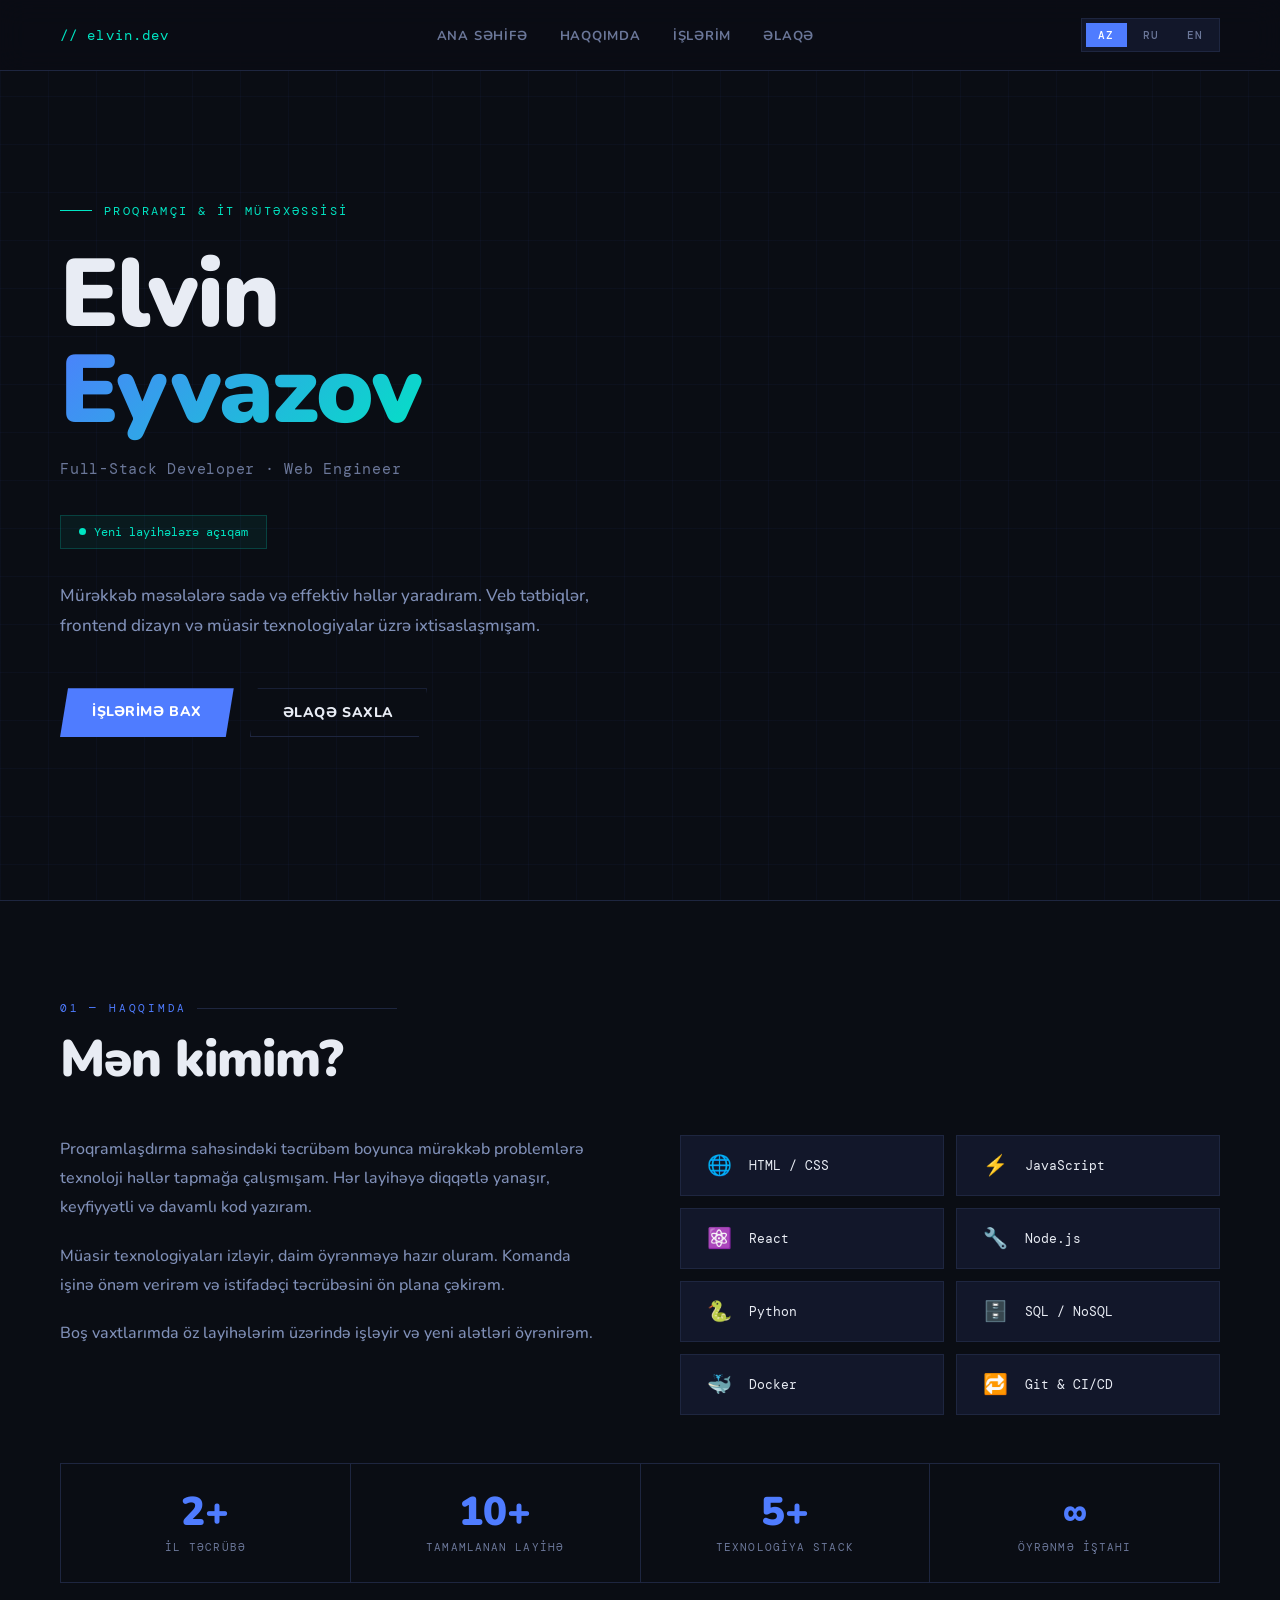
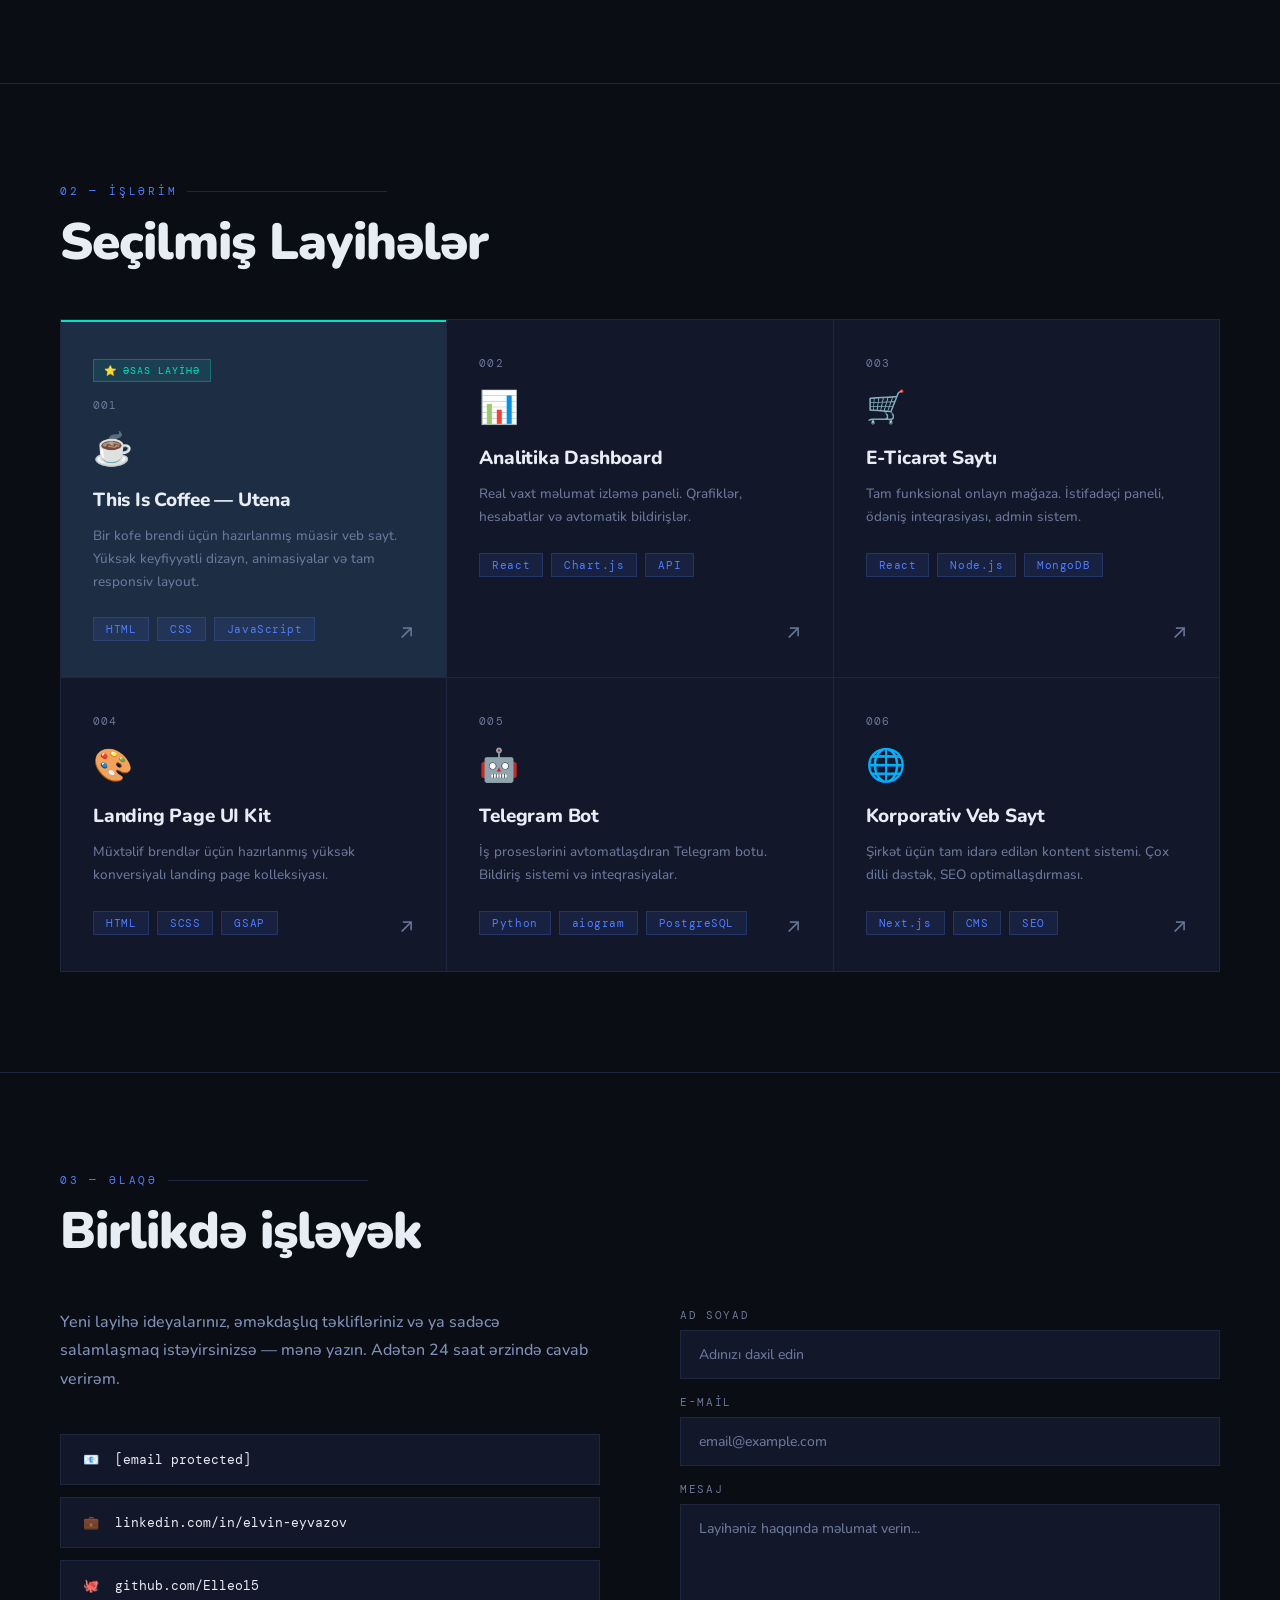
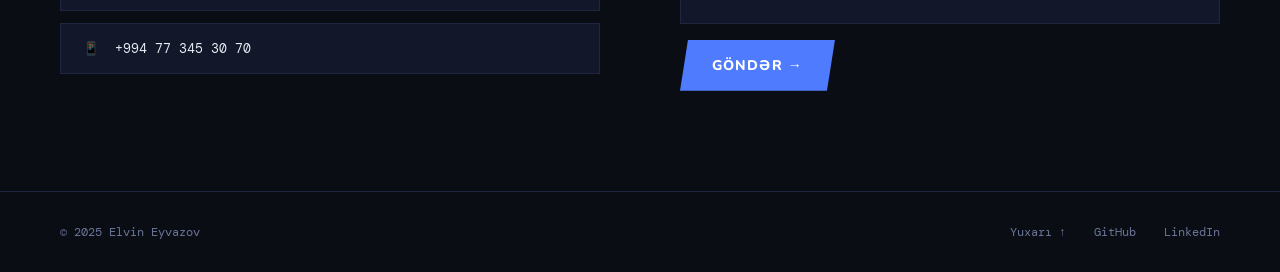
==== portfolio.html @ 6e19049d "Add files via upload" ====
<!DOCTYPE html>
<html lang="az">
<head>
<meta charset="UTF-8">
<meta name="viewport" content="width=device-width, initial-scale=1.0">
<title>Elvin Eyvazov — Portfolio</title>
<link href="https://fonts.googleapis.com/css2?family=DM+Mono:wght@300;400;500&family=Nunito:wght@400;500;600;700;800;900&family=Inter:wght@400;500;600;700&display=swap" rel="stylesheet">
<style>
  :root {
    --bg: #0a0d14;
    --surface: #111520;
    --surface2: #171c2d;
    --border: #1e2640;
    --accent: #4f7cff;
    --accent2: #00e5c3;
    --text: #e8ecf4;
    --muted: #6b7799;
    --card-bg: #12172a;
  }

  * { margin: 0; padding: 0; box-sizing: border-box; }
  html { scroll-behavior: smooth; }

  body {
    background: var(--bg);
    color: var(--text);
    font-family: 'Nunito', 'Inter', sans-serif;
    overflow-x: hidden;
  }

  body::before {
    content: '';
    position: fixed;
    inset: 0;
    background-image:
      linear-gradient(rgba(79,124,255,0.04) 1px, transparent 1px),
      linear-gradient(90deg, rgba(79,124,255,0.04) 1px, transparent 1px);
    background-size: 48px 48px;
    pointer-events: none;
    z-index: 0;
  }

  /* NAV */
  nav {
    position: fixed;
    top: 0; left: 0; right: 0;
    z-index: 100;
    display: flex;
    align-items: center;
    justify-content: space-between;
    padding: 18px 60px;
    background: rgba(10,13,20,0.9);
    backdrop-filter: blur(14px);
    border-bottom: 1px solid var(--border);
    gap: 20px;
  }

  .logo {
    font-family: 'DM Mono', monospace;
    font-size: 14px;
    color: var(--accent2);
    letter-spacing: 0.08em;
    white-space: nowrap;
  }

  .nav-links { display: flex; gap: 32px; list-style: none; }
  .nav-links a {
    color: var(--muted);
    text-decoration: none;
    font-size: 13px;
    font-weight: 700;
    letter-spacing: 0.06em;
    text-transform: uppercase;
    transition: color 0.2s;
    font-family: 'Nunito', sans-serif;
  }
  .nav-links a:hover { color: var(--text); }

  .lang-switcher {
    display: flex;
    gap: 4px;
    background: var(--card-bg);
    border: 1px solid var(--border);
    padding: 4px;
  }
  .lang-btn {
    padding: 5px 12px;
    font-family: 'DM Mono', monospace;
    font-size: 11px;
    font-weight: 500;
    letter-spacing: 0.1em;
    cursor: pointer;
    border: none;
    background: transparent;
    color: var(--muted);
    transition: all 0.2s;
    text-transform: uppercase;
  }
  .lang-btn.active { background: var(--accent); color: #fff; }
  .lang-btn:hover:not(.active) { color: var(--text); }

  section { position: relative; z-index: 1; }

  /* HERO */
  #hero {
    min-height: 100vh;
    display: flex;
    align-items: center;
    padding: 120px 60px 80px;
  }
  .hero-inner { max-width: 900px; }

  .hero-tag {
    font-family: 'DM Mono', monospace;
    font-size: 12px;
    color: var(--accent2);
    letter-spacing: 0.2em;
    text-transform: uppercase;
    margin-bottom: 28px;
    display: flex;
    align-items: center;
    gap: 12px;
  }
  .hero-tag::before { content: ''; width: 32px; height: 1px; background: var(--accent2); }

  .hero-name {
    font-size: clamp(52px, 8vw, 96px);
    font-weight: 900;
    line-height: 1.0;
    letter-spacing: -0.02em;
    margin-bottom: 20px;
    font-family: 'Nunito', sans-serif;
  }
  .hero-name span {
    background: linear-gradient(135deg, var(--accent), var(--accent2));
    -webkit-background-clip: text;
    -webkit-text-fill-color: transparent;
    background-clip: text;
  }

  .hero-role {
    font-family: 'DM Mono', monospace;
    font-size: 15px;
    color: var(--muted);
    margin-bottom: 36px;
    letter-spacing: 0.05em;
  }

  .status-badge {
    display: inline-flex;
    align-items: center;
    gap: 8px;
    padding: 8px 18px;
    background: rgba(0,229,195,0.06);
    border: 1px solid rgba(0,229,195,0.2);
    font-family: 'DM Mono', monospace;
    font-size: 12px;
    color: var(--accent2);
    margin-bottom: 32px;
  }
  .status-dot { width: 7px; height: 7px; border-radius: 50%; background: var(--accent2); animation: pulse 2s infinite; }
  @keyframes pulse { 0%,100%{opacity:1} 50%{opacity:0.3} }

  .hero-desc {
    font-size: 17px;
    color: #8090b8;
    line-height: 1.75;
    max-width: 560px;
    margin-bottom: 48px;
    font-weight: 500;
  }

  .hero-btns { display: flex; gap: 16px; flex-wrap: wrap; }

  .btn {
    padding: 14px 32px;
    font-family: 'Nunito', sans-serif;
    font-size: 14px;
    font-weight: 800;
    letter-spacing: 0.04em;
    text-transform: uppercase;
    cursor: pointer;
    border: none;
    text-decoration: none;
    transition: all 0.25s;
    display: inline-block;
  }
  .btn-primary { background: var(--accent); color: #fff; clip-path: polygon(8px 0%, 100% 0%, calc(100% - 8px) 100%, 0% 100%); }
  .btn-primary:hover { background: #6b8fff; transform: translateY(-2px); }
  .btn-outline { background: transparent; color: var(--text); border: 1px solid var(--border); clip-path: polygon(8px 0%, 100% 0%, calc(100% - 8px) 100%, 0% 100%); }
  .btn-outline:hover { border-color: var(--accent); color: var(--accent); transform: translateY(-2px); }

  /* ABOUT */
  #about { padding: 100px 60px; border-top: 1px solid var(--border); }

  .section-label {
    font-family: 'DM Mono', monospace;
    font-size: 11px;
    color: var(--accent);
    letter-spacing: 0.25em;
    text-transform: uppercase;
    margin-bottom: 16px;
    display: flex;
    align-items: center;
    gap: 10px;
  }
  .section-label::after { content: ''; flex: 1; height: 1px; background: var(--border); max-width: 200px; }

  .section-title {
    font-size: clamp(32px, 4vw, 52px);
    font-weight: 900;
    letter-spacing: -0.02em;
    margin-bottom: 48px;
    line-height: 1.1;
    font-family: 'Nunito', sans-serif;
  }

  .about-grid { display: grid; grid-template-columns: 1fr 1fr; gap: 80px; align-items: start; }

  .about-text p { color: #8090b8; font-size: 16px; line-height: 1.8; margin-bottom: 20px; font-weight: 500; }

  .skills-grid { display: grid; grid-template-columns: 1fr 1fr; gap: 12px; }
  .skill-item {
    background: var(--card-bg); border: 1px solid var(--border);
    padding: 16px 20px; display: flex; align-items: center; gap: 12px;
    transition: border-color 0.2s, transform 0.2s;
  }
  .skill-item:hover { border-color: var(--accent); transform: translateY(-2px); }
  .skill-icon { font-size: 20px; width: 36px; text-align: center; }
  .skill-name { font-family: 'DM Mono', monospace; font-size: 13px; color: var(--text); }

  .stats-row { display: flex; margin-top: 48px; border: 1px solid var(--border); overflow: hidden; }
  .stat { flex: 1; padding: 28px 24px; border-right: 1px solid var(--border); text-align: center; }
  .stat:last-child { border-right: none; }
  .stat-num { font-size: 40px; font-weight: 900; color: var(--accent); line-height: 1; margin-bottom: 8px; font-family: 'Nunito', sans-serif; }
  .stat-label { font-family: 'DM Mono', monospace; font-size: 11px; color: var(--muted); letter-spacing: 0.1em; text-transform: uppercase; }

  /* PORTFOLIO */
  #portfolio { padding: 100px 60px; border-top: 1px solid var(--border); }

  .projects-grid {
    display: grid; grid-template-columns: repeat(3, 1fr);
    gap: 1px; background: var(--border); border: 1px solid var(--border); margin-top: 12px;
  }

  .project-card {
    background: var(--card-bg); padding: 36px 32px; position: relative;
    overflow: hidden; transition: background 0.2s; text-decoration: none; color: inherit; display: block;
  }
  .project-card:hover { background: var(--surface2); }
  .project-card::before {
    content: ''; position: absolute; top: 0; left: 0; right: 0; height: 2px;
    background: linear-gradient(90deg, var(--accent), var(--accent2));
    transform: scaleX(0); transform-origin: left; transition: transform 0.3s;
  }
  .project-card:hover::before { transform: scaleX(1); }

  .project-card.featured { border-top: 2px solid var(--accent2); background: rgba(0,229,195,0.03); }
  .featured-badge {
    display: inline-flex; align-items: center; gap: 6px; padding: 4px 10px;
    background: rgba(0,229,195,0.1); border: 1px solid rgba(0,229,195,0.3);
    font-family: 'DM Mono', monospace; font-size: 10px; color: var(--accent2);
    letter-spacing: 0.1em; text-transform: uppercase; margin-bottom: 16px;
  }

  .project-num { font-family: 'DM Mono', monospace; font-size: 11px; color: var(--muted); margin-bottom: 16px; letter-spacing: 0.1em; }
  .project-icon { font-size: 32px; margin-bottom: 16px; display: block; }
  .project-title { font-size: 19px; font-weight: 800; margin-bottom: 12px; letter-spacing: -0.01em; font-family: 'Nunito', sans-serif; }
  .project-desc { color: var(--muted); font-size: 13.5px; line-height: 1.7; margin-bottom: 24px; font-weight: 500; }
  .project-tags { display: flex; gap: 8px; flex-wrap: wrap; }
  .tag { padding: 4px 12px; background: rgba(79,124,255,0.1); border: 1px solid rgba(79,124,255,0.2); font-family: 'DM Mono', monospace; font-size: 11px; color: var(--accent); letter-spacing: 0.05em; }
  .project-arrow { position: absolute; bottom: 32px; right: 32px; color: var(--muted); font-size: 20px; transition: color 0.2s, transform 0.2s; }
  .project-card:hover .project-arrow { color: var(--accent); transform: translate(4px,-4px); }

  /* CONTACT */
  #contact { padding: 100px 60px; border-top: 1px solid var(--border); }
  .contact-grid { display: grid; grid-template-columns: 1fr 1fr; gap: 80px; align-items: start; margin-top: 12px; }
  .contact-info p { color: #8090b8; font-size: 16px; line-height: 1.8; margin-bottom: 40px; font-weight: 500; }
  .contact-links { display: flex; flex-direction: column; gap: 12px; }
  .contact-link {
    display: flex; align-items: center; gap: 16px; padding: 16px 22px;
    background: var(--card-bg); border: 1px solid var(--border); text-decoration: none;
    color: var(--text); transition: all 0.2s; font-family: 'DM Mono', monospace; font-size: 13px;
  }
  .contact-link:hover { border-color: var(--accent); color: var(--accent); transform: translateX(6px); }

  .contact-form { display: flex; flex-direction: column; gap: 16px; }
  .form-group { display: flex; flex-direction: column; gap: 8px; }
  .form-label { font-family: 'DM Mono', monospace; font-size: 11px; color: var(--muted); letter-spacing: 0.15em; text-transform: uppercase; }
  .form-input {
    background: var(--card-bg); border: 1px solid var(--border); color: var(--text);
    padding: 14px 18px; font-family: 'Nunito', sans-serif; font-size: 14px; font-weight: 500;
    outline: none; transition: border-color 0.2s; resize: none;
  }
  .form-input:focus { border-color: var(--accent); }
  .form-input::placeholder { color: var(--muted); }
  textarea.form-input { height: 120px; }
  .form-btn {
    background: var(--accent); color: #fff; padding: 16px 32px;
    font-family: 'Nunito', sans-serif; font-size: 14px; font-weight: 800;
    letter-spacing: 0.08em; text-transform: uppercase; border: none; cursor: pointer;
    transition: background 0.2s, transform 0.2s;
    clip-path: polygon(8px 0%, 100% 0%, calc(100% - 8px) 100%, 0% 100%);
    align-self: flex-start;
  }
  .form-btn:hover { background: #6b8fff; transform: translateY(-2px); }

  /* FOOTER */
  footer {
    border-top: 1px solid var(--border); padding: 32px 60px;
    display: flex; align-items: center; justify-content: space-between; position: relative; z-index: 1;
  }
  footer p { font-family: 'DM Mono', monospace; font-size: 12px; color: var(--muted); }
  .footer-links { display: flex; gap: 28px; }
  .footer-links a { font-family: 'DM Mono', monospace; font-size: 12px; color: var(--muted); text-decoration: none; transition: color 0.2s; }
  .footer-links a:hover { color: var(--accent2); }

  /* ANIMATIONS */
  .fade-in { opacity: 0; transform: translateY(30px); transition: opacity 0.7s, transform 0.7s; }
  .fade-in.visible { opacity: 1; transform: translateY(0); }

  @keyframes slideIn { from{opacity:0;transform:translateY(40px)} to{opacity:1;transform:translateY(0)} }
  .hero-tag     { animation: slideIn 0.6s 0.0s ease both; }
  .hero-name    { animation: slideIn 0.6s 0.1s ease both; }
  .hero-role    { animation: slideIn 0.6s 0.2s ease both; }
  .status-badge { animation: slideIn 0.6s 0.3s ease both; }
  .hero-desc    { animation: slideIn 0.6s 0.35s ease both; }
  .hero-btns    { animation: slideIn 0.6s 0.45s ease both; }

  /* RESPONSIVE */
  @media (max-width: 900px) {
    nav { padding: 16px 20px; }
    .nav-links { display: none; }
    #hero, #about, #portfolio, #contact { padding-left: 24px; padding-right: 24px; }
    .about-grid, .contact-grid { grid-template-columns: 1fr; gap: 40px; }
    .projects-grid { grid-template-columns: 1fr; }
    footer { flex-direction: column; gap: 16px; text-align: center; padding: 24px; }
    .stats-row { flex-wrap: wrap; }
    .stat { min-width: 50%; }
  }
</style>
</head>
<body>

<nav>
  <div class="logo">// elvin.dev</div>
  <ul class="nav-links">
    <li><a href="#hero" data-i18n="nav_home">Ana Səhifə</a></li>
    <li><a href="#about" data-i18n="nav_about">Haqqımda</a></li>
    <li><a href="#portfolio" data-i18n="nav_portfolio">İşlərim</a></li>
    <li><a href="#contact" data-i18n="nav_contact">Əlaqə</a></li>
  </ul>
  <div class="lang-switcher">
    <button class="lang-btn active" onclick="setLang('az')">AZ</button>
    <button class="lang-btn" onclick="setLang('ru')">RU</button>
    <button class="lang-btn" onclick="setLang('en')">EN</button>
  </div>
</nav>

<section id="hero">
  <div class="hero-inner">
    <div class="hero-tag" data-i18n="hero_tag">Proqramçı &amp; İT Mütəxəssisi</div>
    <h1 class="hero-name">Elvin<br><span>Eyvazov</span></h1>
    <p class="hero-role">Full-Stack Developer · Web Engineer</p>
    <div class="status-badge">
      <span class="status-dot"></span>
      <span data-i18n="hero_status">Yeni layihələrə açıqam</span>
    </div>
    <p class="hero-desc" data-i18n="hero_desc">
      Mürəkkəb məsələlərə sadə və effektiv həllər yaradıram.
      Veb tətbiqlər, frontend dizayn və müasir texnologiyalar üzrə ixtisaslaşmışam.
    </p>
    <div class="hero-btns">
      <a href="#portfolio" class="btn btn-primary" data-i18n="hero_btn1">İşlərimə bax</a>
      <a href="#contact" class="btn btn-outline" data-i18n="hero_btn2">Əlaqə saxla</a>
    </div>
  </div>
</section>

<section id="about">
  <div class="section-label">01 — <span data-i18n="nav_about">Haqqımda</span></div>
  <h2 class="section-title fade-in" data-i18n="about_title">Mən kimim?</h2>
  <div class="about-grid">
    <div class="about-text fade-in">
      <p data-i18n="about_p1">Proqramlaşdırma sahəsindəki təcrübəm boyunca mürəkkəb problemlərə texnoloji həllər tapmağa çalışmışam. Hər layihəyə diqqətlə yanaşır, keyfiyyətli və davamlı kod yazıram.</p>
      <p data-i18n="about_p2">Müasir texnologiyaları izləyir, daim öyrənməyə hazır oluram. Komanda işinə önəm verirəm və istifadəçi təcrübəsini ön plana çəkirəm.</p>
      <p data-i18n="about_p3">Boş vaxtlarımda öz layihələrim üzərində işləyir və yeni alətləri öyrənirəm.</p>
    </div>
    <div class="fade-in">
      <div class="skills-grid">
        <div class="skill-item"><span class="skill-icon">🌐</span><span class="skill-name">HTML / CSS</span></div>
        <div class="skill-item"><span class="skill-icon">⚡</span><span class="skill-name">JavaScript</span></div>
        <div class="skill-item"><span class="skill-icon">⚛️</span><span class="skill-name">React</span></div>
        <div class="skill-item"><span class="skill-icon">🔧</span><span class="skill-name">Node.js</span></div>
        <div class="skill-item"><span class="skill-icon">🐍</span><span class="skill-name">Python</span></div>
        <div class="skill-item"><span class="skill-icon">🗄️</span><span class="skill-name">SQL / NoSQL</span></div>
        <div class="skill-item"><span class="skill-icon">🐳</span><span class="skill-name">Docker</span></div>
        <div class="skill-item"><span class="skill-icon">🔁</span><span class="skill-name">Git &amp; CI/CD</span></div>
      </div>
    </div>
  </div>
  <div class="stats-row fade-in">
    <div class="stat"><div class="stat-num">2+</div><div class="stat-label" data-i18n="stat1">İl Təcrübə</div></div>
    <div class="stat"><div class="stat-num">10+</div><div class="stat-label" data-i18n="stat2">Tamamlanan Layihə</div></div>
    <div class="stat"><div class="stat-num">5+</div><div class="stat-label" data-i18n="stat3">Texnologiya Stack</div></div>
    <div class="stat"><div class="stat-num">∞</div><div class="stat-label" data-i18n="stat4">Öyrənmə İştahı</div></div>
  </div>
</section>

<section id="portfolio">
  <div class="section-label">02 — <span data-i18n="nav_portfolio">İşlərim</span></div>
  <h2 class="section-title fade-in" data-i18n="portfolio_title">Seçilmiş Layihələr</h2>
  <div class="projects-grid fade-in">

    <a class="project-card featured" href="https://elleo15.github.io/this.is.coffee-utena/" target="_blank">
      <div class="featured-badge">⭐ <span data-i18n="featured">Əsas Layihə</span></div>
      <div class="project-num">001</div>
      <span class="project-icon">☕</span>
      <h3 class="project-title">This Is Coffee — Utena</h3>
      <p class="project-desc" data-i18n="proj1_desc">Bir kofe brendi üçün hazırlanmış müasir veb sayt. Yüksək keyfiyyətli dizayn, animasiyalar və tam responsiv layout.</p>
      <div class="project-tags"><span class="tag">HTML</span><span class="tag">CSS</span><span class="tag">JavaScript</span></div>
      <span class="project-arrow">↗</span>
    </a>

    <div class="project-card">
      <div class="project-num">002</div>
      <span class="project-icon">📊</span>
      <h3 class="project-title" data-i18n="proj2_title">Analitika Dashboard</h3>
      <p class="project-desc" data-i18n="proj2_desc">Real vaxt məlumat izləmə paneli. Qrafiklər, hesabatlar və avtomatik bildirişlər.</p>
      <div class="project-tags"><span class="tag">React</span><span class="tag">Chart.js</span><span class="tag">API</span></div>
      <span class="project-arrow">↗</span>
    </div>

    <div class="project-card">
      <div class="project-num">003</div>
      <span class="project-icon">🛒</span>
      <h3 class="project-title" data-i18n="proj3_title">E-Ticarət Saytı</h3>
      <p class="project-desc" data-i18n="proj3_desc">Tam funksional onlayn mağaza. İstifadəçi paneli, ödəniş inteqrasiyası, admin sistem.</p>
      <div class="project-tags"><span class="tag">React</span><span class="tag">Node.js</span><span class="tag">MongoDB</span></div>
      <span class="project-arrow">↗</span>
    </div>

    <div class="project-card">
      <div class="project-num">004</div>
      <span class="project-icon">🎨</span>
      <h3 class="project-title" data-i18n="proj4_title">Landing Page UI Kit</h3>
      <p class="project-desc" data-i18n="proj4_desc">Müxtəlif brendlər üçün hazırlanmış yüksək konversiyalı landing page kolleksiyası.</p>
      <div class="project-tags"><span class="tag">HTML</span><span class="tag">SCSS</span><span class="tag">GSAP</span></div>
      <span class="project-arrow">↗</span>
    </div>

    <div class="project-card">
      <div class="project-num">005</div>
      <span class="project-icon">🤖</span>
      <h3 class="project-title" data-i18n="proj5_title">Telegram Bot</h3>
      <p class="project-desc" data-i18n="proj5_desc">İş proseslərini avtomatlaşdıran Telegram botu. Bildiriş sistemi və inteqrasiyalar.</p>
      <div class="project-tags"><span class="tag">Python</span><span class="tag">aiogram</span><span class="tag">PostgreSQL</span></div>
      <span class="project-arrow">↗</span>
    </div>

    <div class="project-card">
      <div class="project-num">006</div>
      <span class="project-icon">🌐</span>
      <h3 class="project-title" data-i18n="proj6_title">Korporativ Veb Sayt</h3>
      <p class="project-desc" data-i18n="proj6_desc">Şirkət üçün tam idarə edilən kontent sistemi. Çox dilli dəstək, SEO optimallaşdırması.</p>
      <div class="project-tags"><span class="tag">Next.js</span><span class="tag">CMS</span><span class="tag">SEO</span></div>
      <span class="project-arrow">↗</span>
    </div>

  </div>
</section>

<section id="contact">
  <div class="section-label">03 — <span data-i18n="nav_contact">Əlaqə</span></div>
  <h2 class="section-title fade-in" data-i18n="contact_title">Birlikdə işləyək</h2>
  <div class="contact-grid">
    <div class="contact-info fade-in">
      <p data-i18n="contact_desc">Yeni layihə ideyalarınız, əməkdaşlıq təklifləriniz və ya sadəcə salamlaşmaq istəyirsinizsə — mənə yazın. Adətən 24 saat ərzində cavab verirəm.</p>
      <div class="contact-links">
        <a href="/cdn-cgi/l/email-protection#23464f554a4d0d465a5542594c5512634e424a4f0d5156" class="contact-link"><span>📧</span> <span class="__cf_email__" data-cfemail="53363f253a3d7d362a2532293c2562133e323a3f7d2126">[email&#160;protected]</span></a>
        <a href="https://www.linkedin.com/in/elvin-eyvazov-771795396" class="contact-link" target="_blank"><span>💼</span> linkedin.com/in/elvin-eyvazov</a>
        <a href="https://github.com/Elleo15" class="contact-link" target="_blank"><span>🐙</span> github.com/Elleo15</a>
        <a href="tel:+994773453070" class="contact-link"><span>📱</span> +994 77 345 30 70</a>
      </div>
    </div>
    <div class="contact-form fade-in">
      <div class="form-group">
        <label class="form-label" data-i18n="form_name">Ad Soyad</label>
        <input id="f-name" type="text" class="form-input" data-i18n-ph="form_name_ph" placeholder="Adınızı daxil edin">
      </div>
      <div class="form-group">
        <label class="form-label">E-mail</label>
        <input id="f-email" type="email" class="form-input" placeholder="email@example.com">
      </div>
      <div class="form-group">
        <label class="form-label" data-i18n="form_msg">Mesaj</label>
        <textarea id="f-msg" class="form-input" data-i18n-ph="form_msg_ph" placeholder="Layihəniz haqqında məlumat verin..."></textarea>
      </div>
      <button class="form-btn" onclick="sendMsg()" data-i18n="form_send">Göndər →</button>
    </div>
  </div>
</section>

<footer>
  <p>© 2025 Elvin Eyvazov</p>
  <div class="footer-links">
    <a href="#hero" data-i18n="footer_top">Yuxarı ↑</a>
    <a href="https://github.com/Elleo15" target="_blank">GitHub</a>
    <a href="https://www.linkedin.com/in/elvin-eyvazov-771795396" target="_blank">LinkedIn</a>
  </div>
</footer>

<script data-cfasync="false" src="/cdn-cgi/scripts/5c5dd728/cloudflare-static/email-decode.min.js"></script><script>
const T = {
  az: {
    nav_home:"Ana Səhifə", nav_about:"Haqqımda", nav_portfolio:"İşlərim", nav_contact:"Əlaqə",
    hero_tag:"Proqramçı & İT Mütəxəssisi", hero_status:"Yeni layihələrə açıqam",
    hero_desc:"Mürəkkəb məsələlərə sadə və effektiv həllər yaradıram. Veb tətbiqlər, frontend dizayn və müasir texnologiyalar üzrə ixtisaslaşmışam.",
    hero_btn1:"İşlərimə bax", hero_btn2:"Əlaqə saxla",
    about_title:"Mən kimim?",
    about_p1:"Proqramlaşdırma sahəsindəki təcrübəm boyunca mürəkkəb problemlərə texnoloji həllər tapmağa çalışmışam. Hər layihəyə diqqətlə yanaşır, keyfiyyətli və davamlı kod yazıram.",
    about_p2:"Müasir texnologiyaları izləyir, daim öyrənməyə hazır oluram. Komanda işinə önəm verirəm və istifadəçi təcrübəsini ön plana çəkirəm.",
    about_p3:"Boş vaxtlarımda öz layihələrim üzərində işləyir və yeni alətləri öyrənirəm.",
    stat1:"İl Təcrübə", stat2:"Tamamlanan Layihə", stat3:"Texnologiya Stack", stat4:"Öyrənmə İştahı",
    portfolio_title:"Seçilmiş Layihələr", featured:"Əsas Layihə",
    proj1_desc:"Bir kofe brendi üçün hazırlanmış müasir veb sayt. Yüksək keyfiyyətli dizayn, animasiyalar və tam responsiv layout.",
    proj2_title:"Analitika Dashboard", proj2_desc:"Real vaxt məlumat izləmə paneli. Qrafiklər, hesabatlar və avtomatik bildirişlər.",
    proj3_title:"E-Ticarət Saytı", proj3_desc:"Tam funksional onlayn mağaza. İstifadəçi paneli, ödəniş inteqrasiyası, admin sistem.",
    proj4_title:"Landing Page UI Kit", proj4_desc:"Müxtəlif brendlər üçün hazırlanmış yüksək konversiyalı landing page kolleksiyası.",
    proj5_title:"Telegram Bot", proj5_desc:"İş proseslərini avtomatlaşdıran Telegram botu. Bildiriş sistemi və inteqrasiyalar.",
    proj6_title:"Korporativ Veb Sayt", proj6_desc:"Şirkət üçün tam idarə edilən kontent sistemi. Çox dilli dəstək, SEO optimallaşdırması.",
    contact_title:"Birlikdə işləyək",
    contact_desc:"Yeni layihə ideyalarınız, əməkdaşlıq təklifləriniz və ya sadəcə salamlaşmaq istəyirsinizsə — mənə yazın. Adətən 24 saat ərzində cavab verirəm.",
    form_name:"Ad Soyad", form_name_ph:"Adınızı daxil edin",
    form_msg:"Mesaj", form_msg_ph:"Layihəniz haqqında məlumat verin...",
    form_send:"Göndər →", footer_top:"Yuxarı ↑", sent:"✓ Göndərildi!"
  },
  ru: {
    nav_home:"Главная", nav_about:"Обо мне", nav_portfolio:"Работы", nav_contact:"Контакты",
    hero_tag:"Разработчик & IT специалист", hero_status:"Открыт для новых проектов",
    hero_desc:"Создаю простые и эффективные решения для сложных задач. Специализируюсь на веб-приложениях, фронтенд-дизайне и современных технологиях.",
    hero_btn1:"Смотреть работы", hero_btn2:"Написать мне",
    about_title:"Кто я?",
    about_p1:"На протяжении своей карьеры в программировании я стремлюсь находить технологические решения для сложных задач. Подхожу к каждому проекту внимательно, пишу качественный и поддерживаемый код.",
    about_p2:"Слежу за современными технологиями, всегда готов учиться новому. Ценю командную работу и ставлю пользовательский опыт на первое место.",
    about_p3:"В свободное время работаю над собственными проектами и изучаю новые инструменты.",
    stat1:"Лет опыта", stat2:"Завершённых проектов", stat3:"Технологический стек", stat4:"Жажда знаний",
    portfolio_title:"Избранные проекты", featured:"Главный проект",
    proj1_desc:"Современный веб-сайт для кофейного бренда. Высококачественный дизайн, анимации и полностью адаптивный макет.",
    proj2_title:"Аналитический дашборд", proj2_desc:"Панель мониторинга данных в реальном времени. Графики, отчёты и автоматические уведомления.",
    proj3_title:"Интернет-магазин", proj3_desc:"Полнофункциональный онлайн-магазин. Личный кабинет, платёжная интеграция, система администрирования.",
    proj4_title:"UI Kit для лендингов", proj4_desc:"Коллекция высококонверсионных лендингов для различных брендов.",
    proj5_title:"Telegram бот", proj5_desc:"Telegram-бот для автоматизации рабочих процессов. Система уведомлений и интеграции.",
    proj6_title:"Корпоративный сайт", proj6_desc:"Полностью управляемая система контента для компании. Многоязычная поддержка, SEO-оптимизация.",
    contact_title:"Давайте работать вместе",
    contact_desc:"Если у вас есть идеи для проекта, предложения о сотрудничестве или просто хотите поздороваться — напишите мне. Обычно отвечаю в течение 24 часов.",
    form_name:"Имя и фамилия", form_name_ph:"Введите ваше имя",
    form_msg:"Сообщение", form_msg_ph:"Расскажите о вашем проекте...",
    form_send:"Отправить →", footer_top:"Наверх ↑", sent:"✓ Отправлено!"
  },
  en: {
    nav_home:"Home", nav_about:"About", nav_portfolio:"Work", nav_contact:"Contact",
    hero_tag:"Developer & IT Specialist", hero_status:"Open to new projects",
    hero_desc:"I build simple and effective solutions for complex problems. Specializing in web applications, frontend design and modern technologies.",
    hero_btn1:"View my work", hero_btn2:"Get in touch",
    about_title:"Who am I?",
    about_p1:"Throughout my career in programming, I've focused on finding technological solutions to complex problems. I approach every project carefully and write clean, maintainable code.",
    about_p2:"I keep up with modern technologies and stay eager to learn. I value teamwork and always put user experience first.",
    about_p3:"In my free time I work on personal projects and explore new tools and frameworks.",
    stat1:"Years of Experience", stat2:"Completed Projects", stat3:"Technology Stacks", stat4:"Learning Appetite",
    portfolio_title:"Selected Projects", featured:"Featured Project",
    proj1_desc:"A modern website built for a coffee brand. High-quality design, smooth animations and fully responsive layout.",
    proj2_title:"Analytics Dashboard", proj2_desc:"Real-time data monitoring panel with charts, reports and automated notifications.",
    proj3_title:"E-Commerce Platform", proj3_desc:"Fully functional online store with user dashboard, payment integration and admin system.",
    proj4_title:"Landing Page UI Kit", proj4_desc:"A collection of high-converting landing pages crafted for various brands.",
    proj5_title:"Telegram Bot", proj5_desc:"A Telegram bot that automates business workflows with notification system and integrations.",
    proj6_title:"Corporate Website", proj6_desc:"Fully managed content system for a company with multilingual support and SEO optimization.",
    contact_title:"Let's work together",
    contact_desc:"If you have project ideas, collaboration proposals, or just want to say hello — write to me. I usually respond within 24 hours.",
    form_name:"Full Name", form_name_ph:"Enter your name",
    form_msg:"Message", form_msg_ph:"Tell me about your project...",
    form_send:"Send →", footer_top:"Back to top ↑", sent:"✓ Sent!"
  }
};

let lang = 'az';

function setLang(l) {
  lang = l;
  const t = T[l];
  document.querySelectorAll('[data-i18n]').forEach(el => {
    const k = el.getAttribute('data-i18n');
    if (t[k] !== undefined) el.textContent = t[k];
  });
  document.querySelectorAll('[data-i18n-ph]').forEach(el => {
    const k = el.getAttribute('data-i18n-ph');
    if (t[k] !== undefined) el.placeholder = t[k];
  });
  document.documentElement.lang = l;
  document.querySelectorAll('.lang-btn').forEach(b => b.classList.toggle('active', b.textContent === l.toUpperCase()));
}

const obs = new IntersectionObserver(es => es.forEach(e => { if(e.isIntersecting) e.target.classList.add('visible'); }), {threshold:0.1});
document.querySelectorAll('.fade-in').forEach(el => obs.observe(el));

async function sendMsg() {
  const btn = document.querySelector('.form-btn');
  const name = document.getElementById('f-name').value.trim();
  const email = document.getElementById('f-email').value.trim();
  const msg = document.getElementById('f-msg').value.trim();

  if (!name || !email || !msg) {
    btn.textContent = '⚠ Bütün xanaları doldurun';
    btn.style.background = '#e05c5c';
    btn.style.color = '#fff';
    setTimeout(() => { btn.textContent = T[lang].form_send; btn.style.background=''; btn.style.color=''; }, 2500);
    return;
  }

  btn.textContent = '⏳ Göndərilir...';
  btn.disabled = true;
  btn.style.opacity = '0.7';

  try {
    const res = await fetch('https://formspree.io/f/meeprovj', {
      method: 'POST',
      headers: { 'Content-Type': 'application/json', 'Accept': 'application/json' },
      body: JSON.stringify({ name, email, message: msg })
    });
    if (res.ok) {
      btn.textContent = T[lang].sent;
      btn.style.background = 'var(--accent2)';
      btn.style.color = '#0a0d14';
      btn.style.opacity = '1';
      document.getElementById('f-name').value = '';
      document.getElementById('f-email').value = '';
      document.getElementById('f-msg').value = '';
      setTimeout(() => { btn.textContent = T[lang].form_send; btn.style.background=''; btn.style.color=''; btn.disabled=false; }, 4000);
    } else {
      throw new Error();
    }
  } catch(e) {
    btn.textContent = '✗ Xəta baş verdi';
    btn.style.background = '#e05c5c';
    btn.style.color = '#fff';
    btn.style.opacity = '1';
    btn.disabled = false;
    setTimeout(() => { btn.textContent = T[lang].form_send; btn.style.background=''; btn.style.color=''; }, 3000);
  }
}

</script>
</body>
</html>
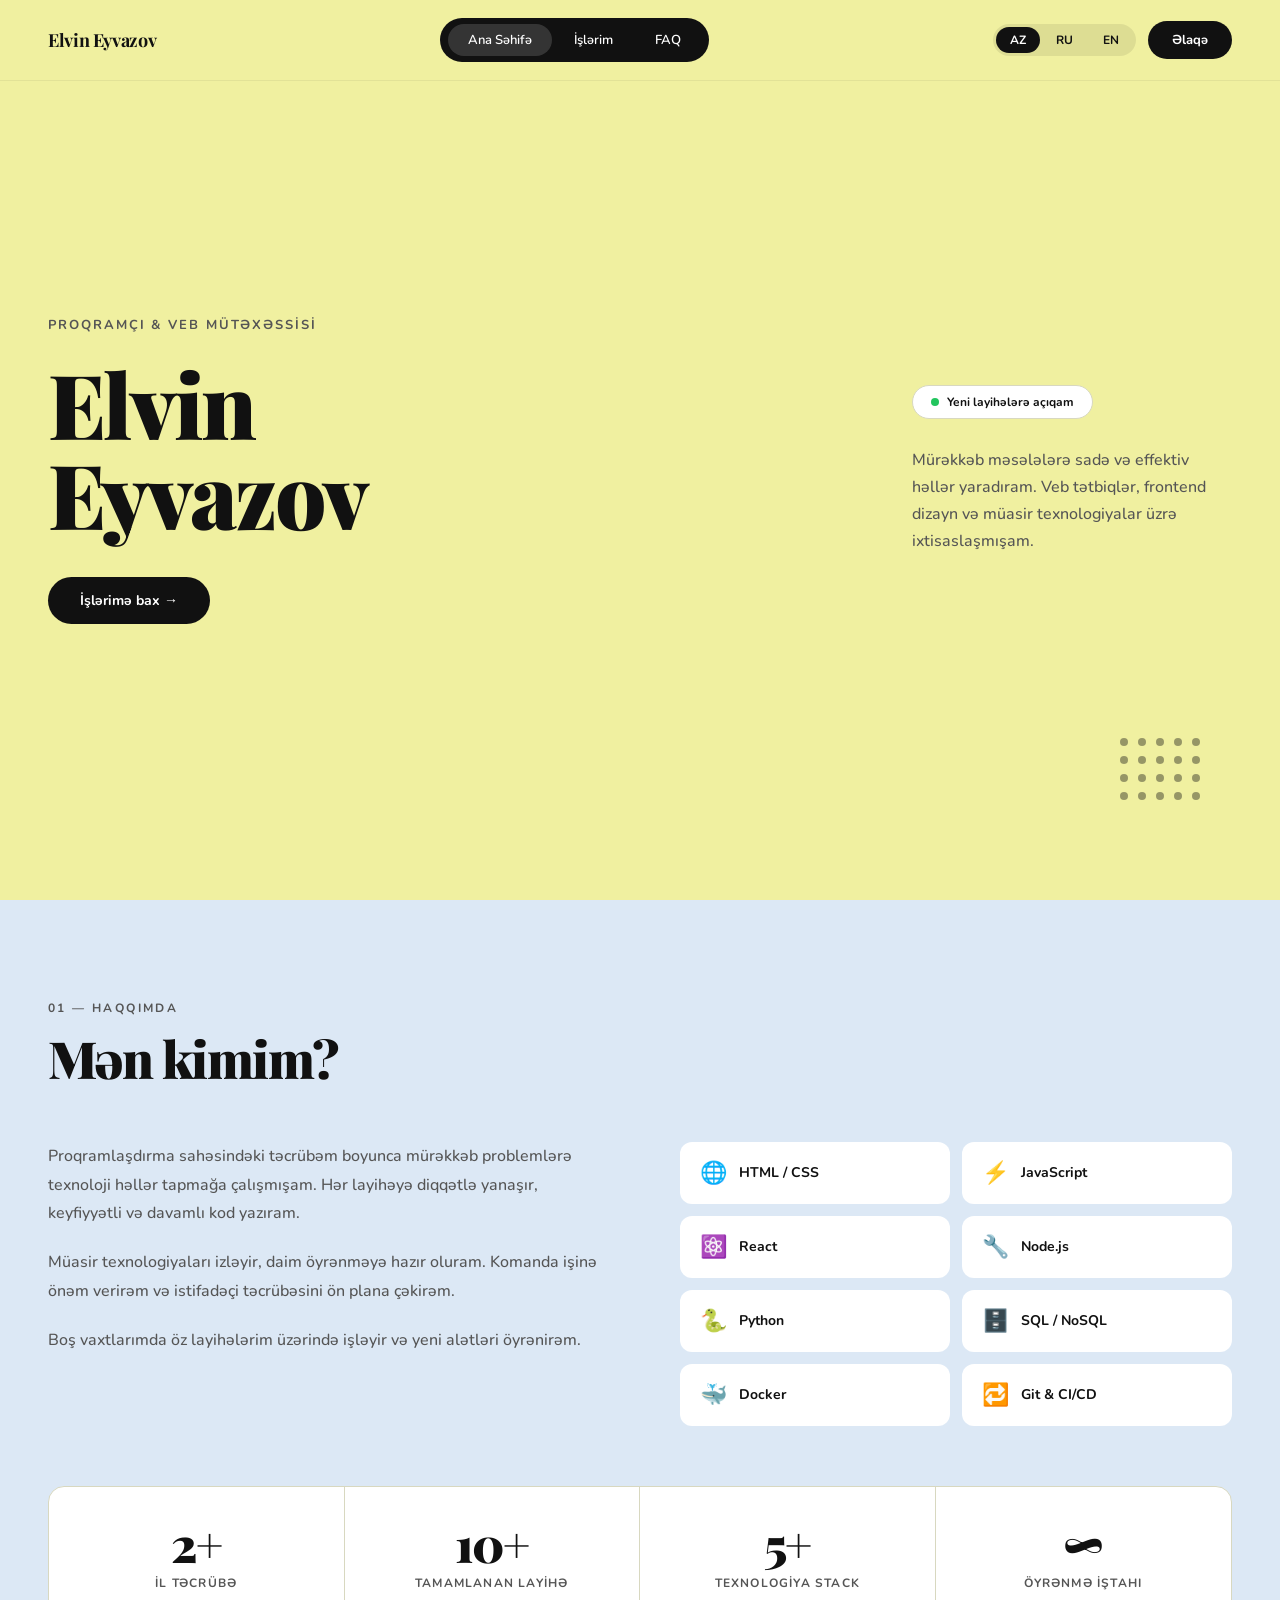
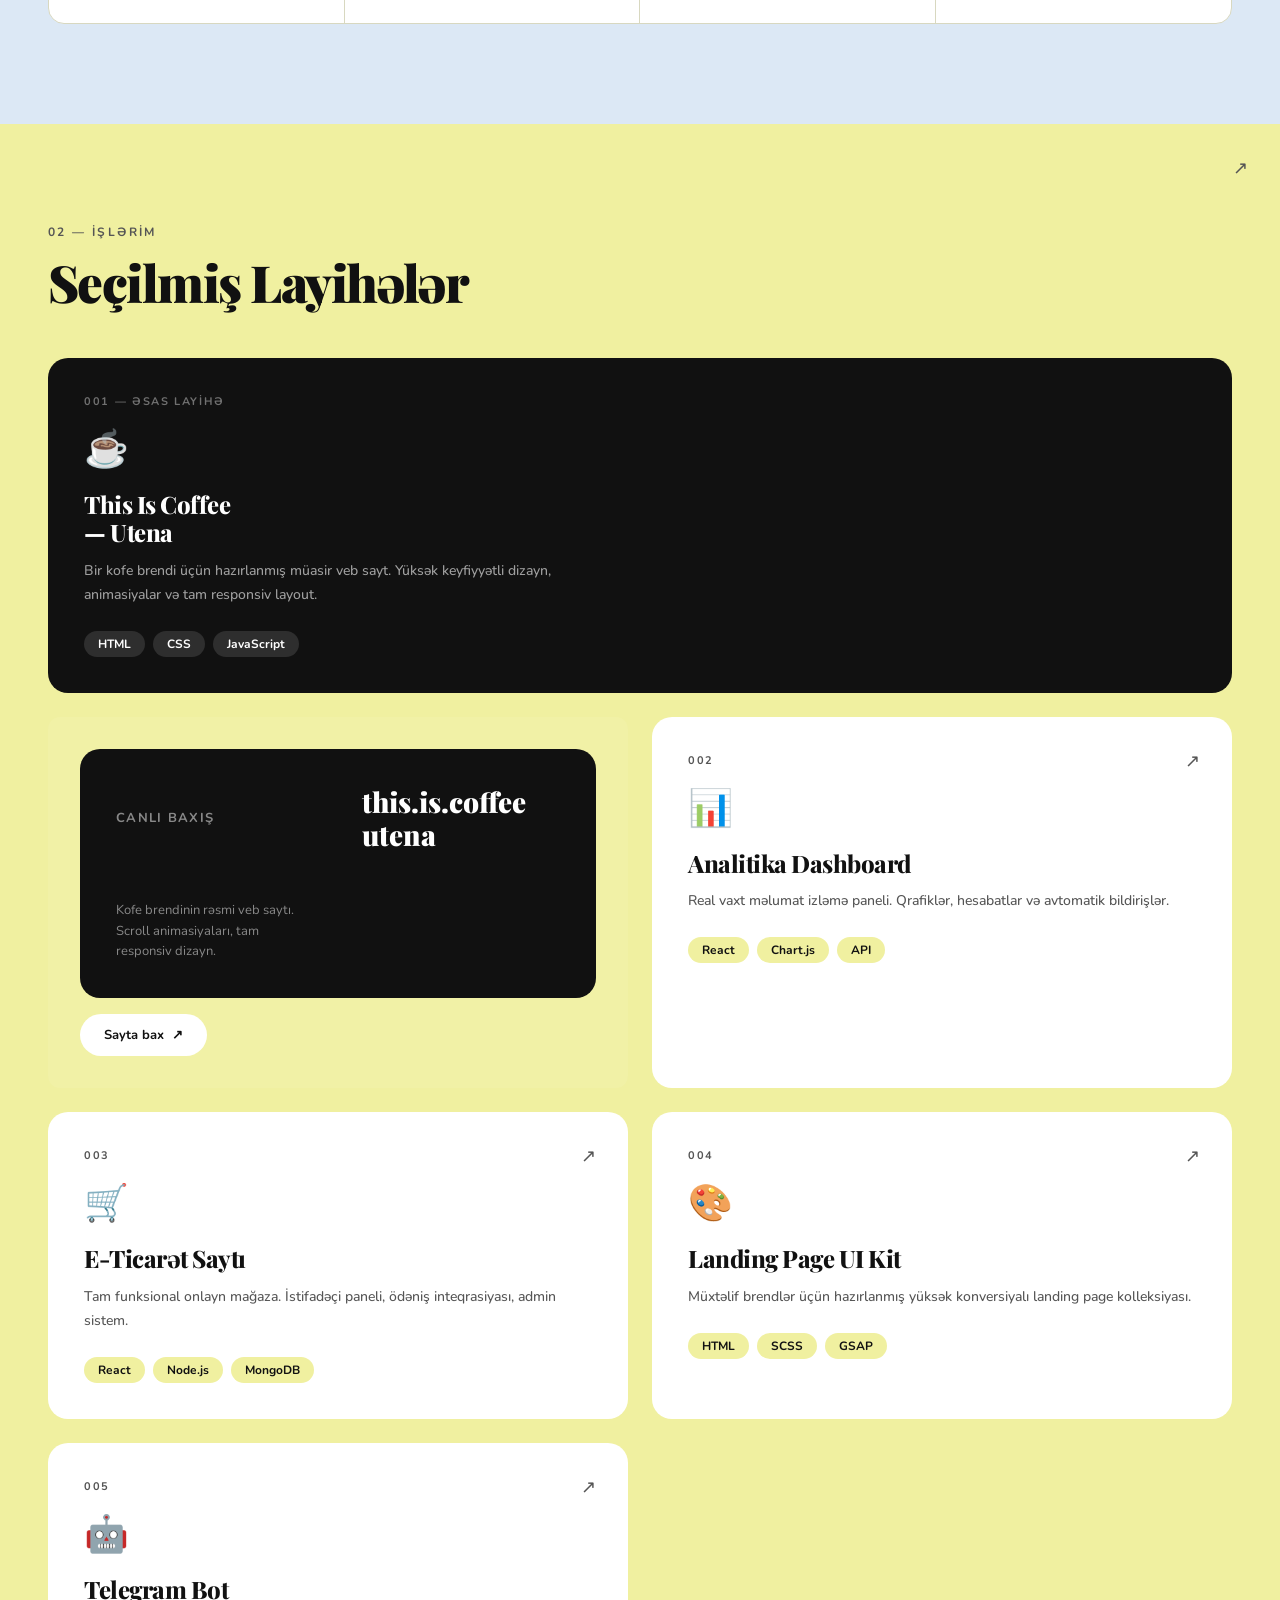
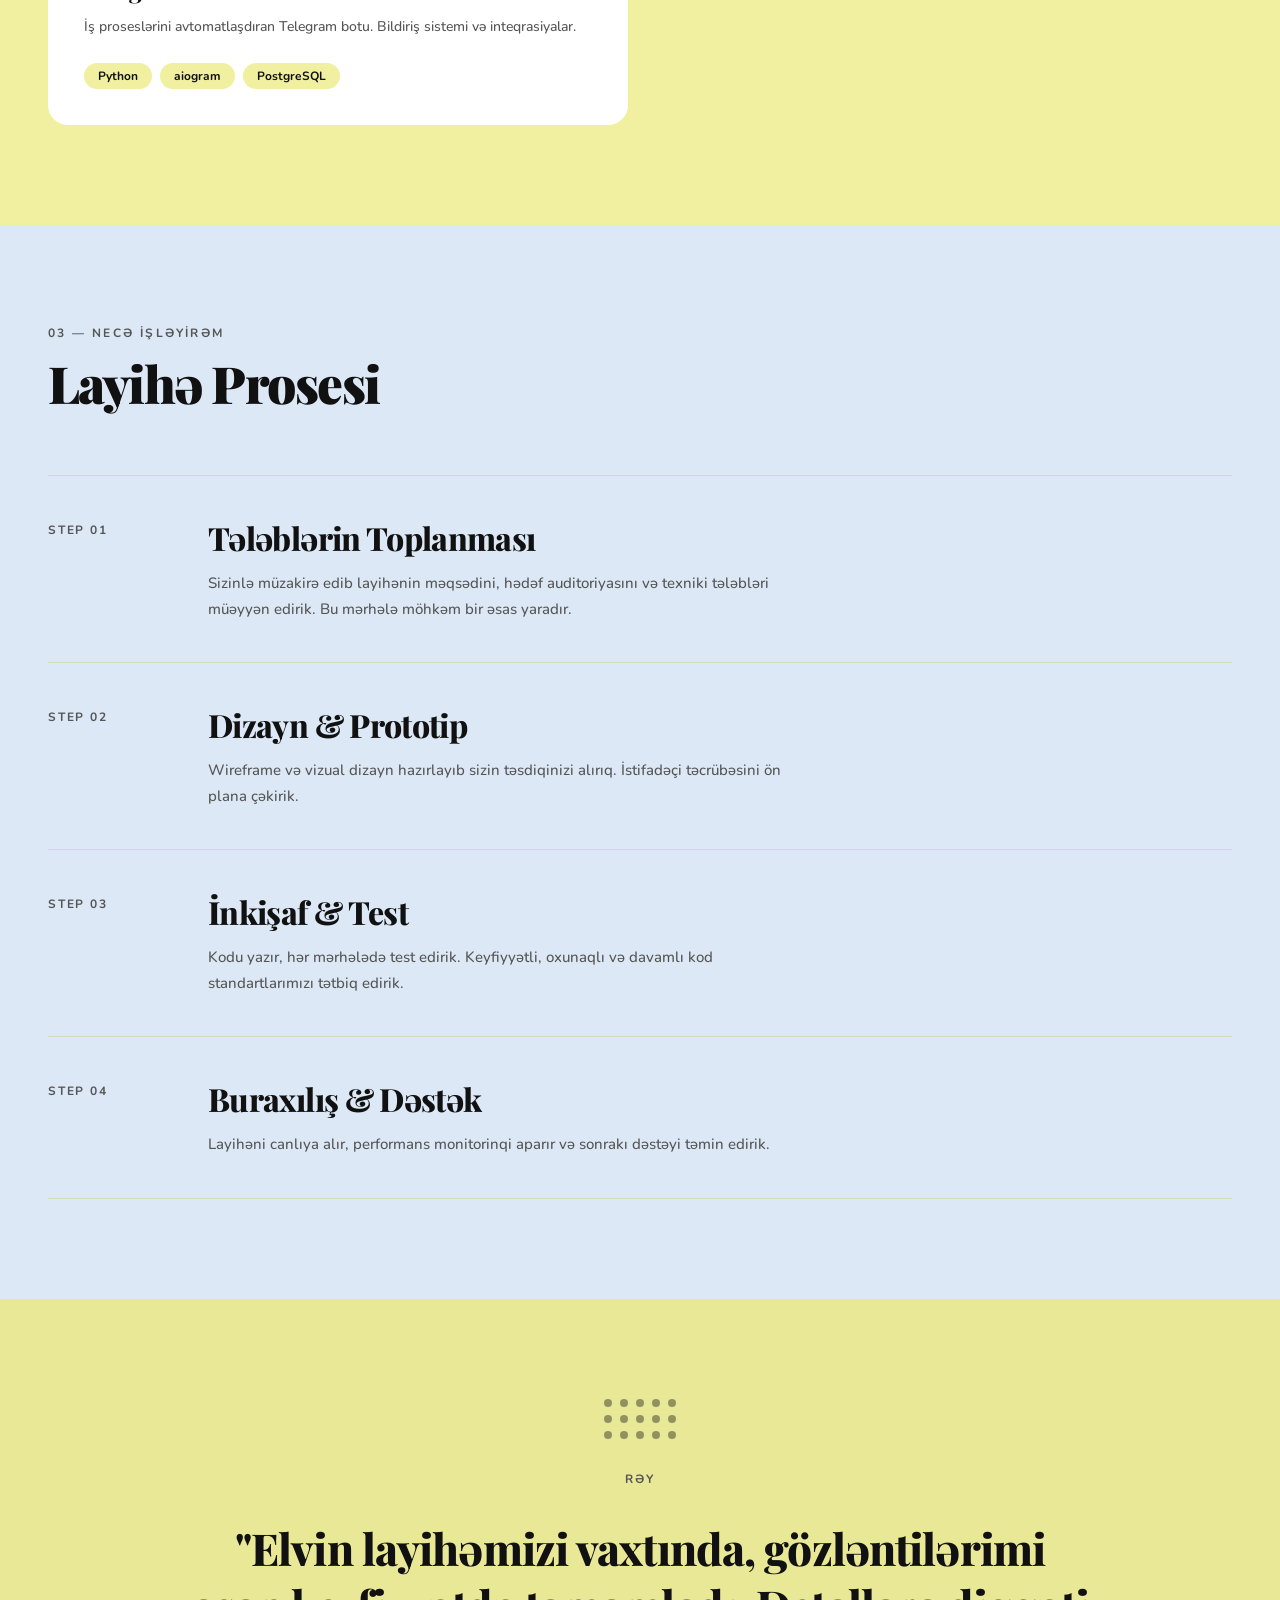
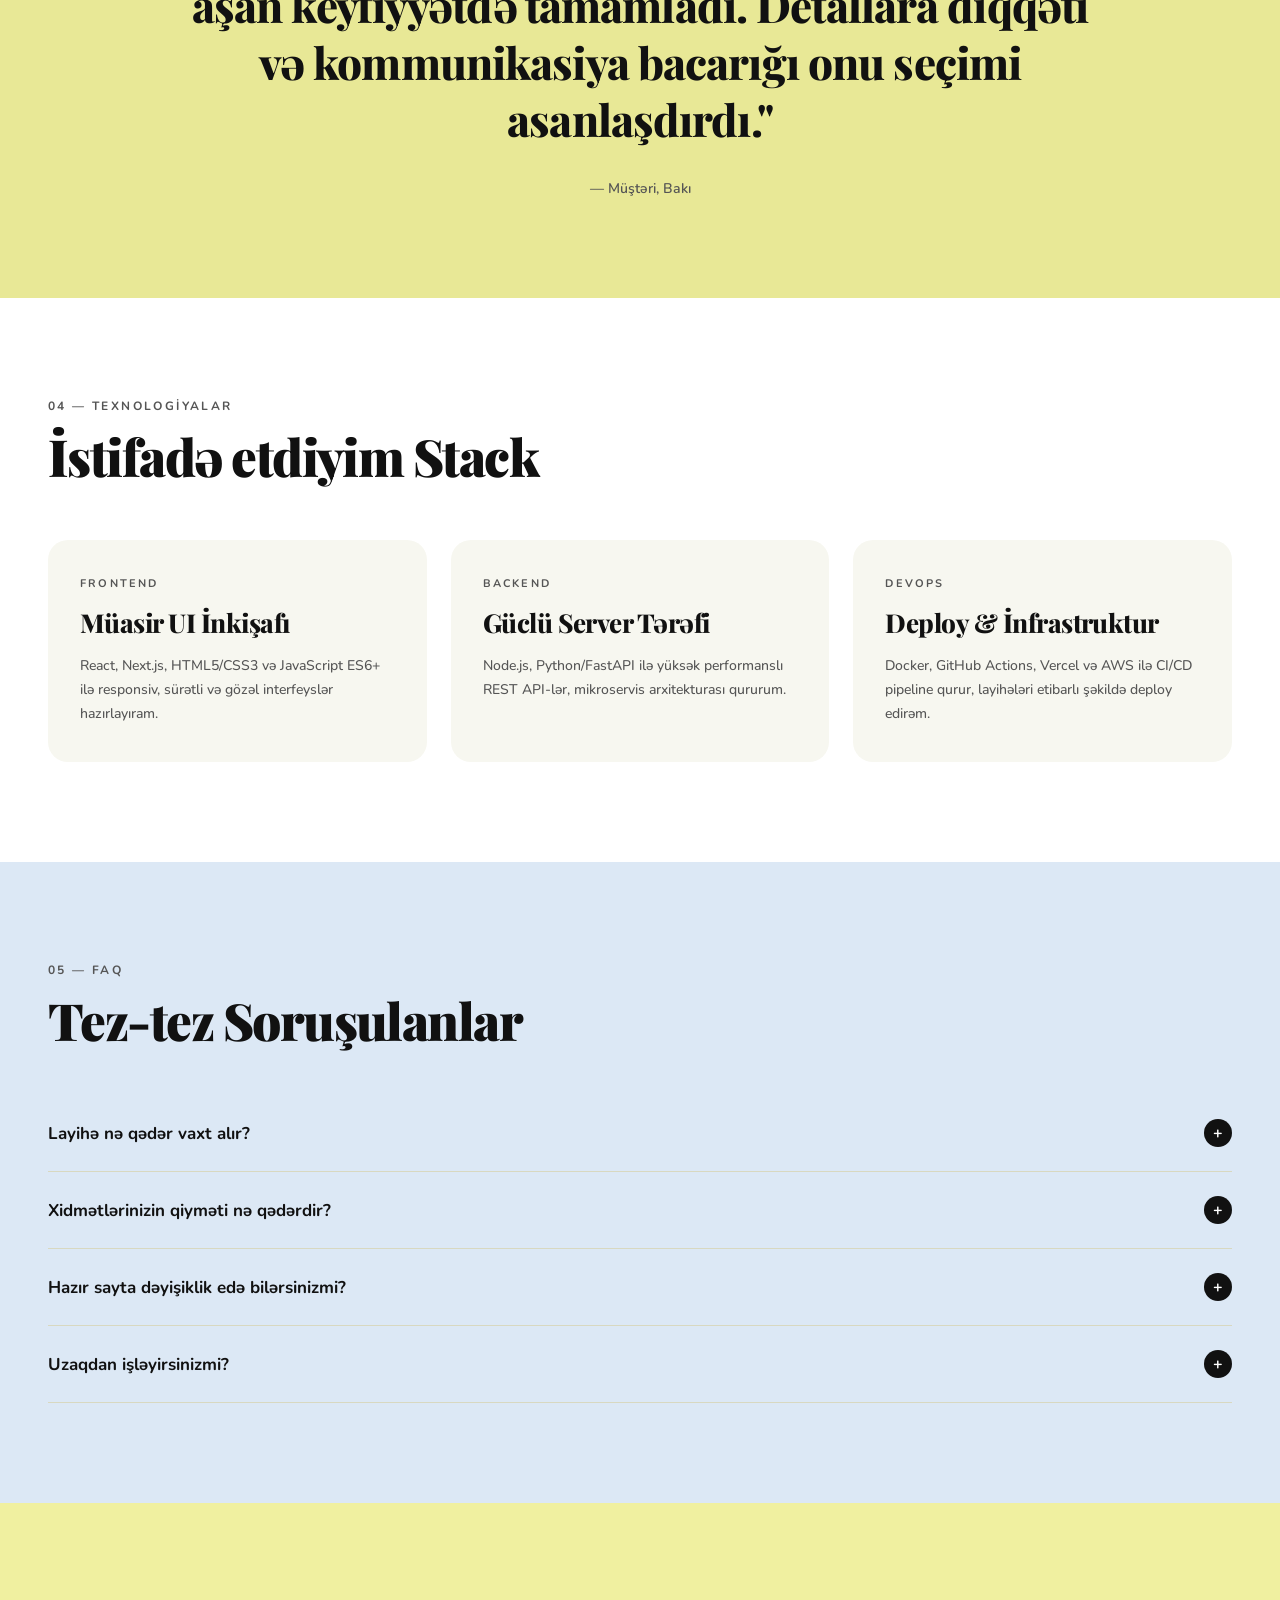
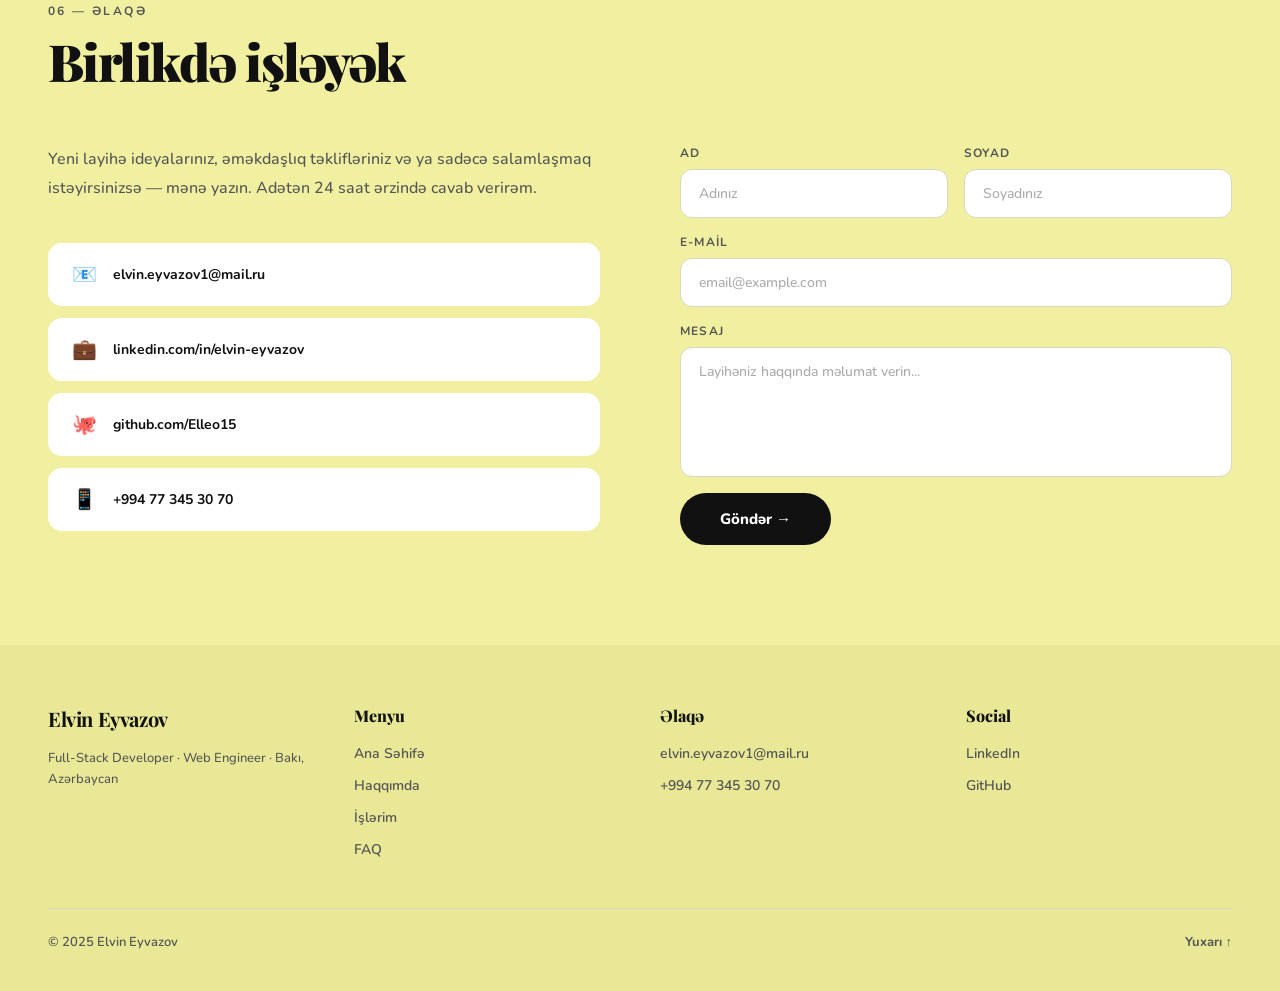
==== commit 4116d154: "Add files via upload" ====
--- a/portfolio.html
+++ b/portfolio.html
@@ -4,402 +4,853 @@
 <meta charset="UTF-8">
 <meta name="viewport" content="width=device-width, initial-scale=1.0">
 <title>Elvin Eyvazov — Portfolio</title>
-<link href="https://fonts.googleapis.com/css2?family=DM+Mono:wght@300;400;500&family=Nunito:wght@400;500;600;700;800;900&family=Inter:wght@400;500;600;700&display=swap" rel="stylesheet">
+<link href="https://fonts.googleapis.com/css2?family=Playfair+Display:wght@700;800;900&family=Nunito:wght@400;500;600;700&display=swap" rel="stylesheet">
 <style>
-  :root {
-    --bg: #0a0d14;
-    --surface: #111520;
-    --surface2: #171c2d;
-    --border: #1e2640;
-    --accent: #4f7cff;
-    --accent2: #00e5c3;
-    --text: #e8ecf4;
-    --muted: #6b7799;
-    --card-bg: #12172a;
-  }
-
-  * { margin: 0; padding: 0; box-sizing: border-box; }
-  html { scroll-behavior: smooth; }
-
-  body {
-    background: var(--bg);
-    color: var(--text);
-    font-family: 'Nunito', 'Inter', sans-serif;
-    overflow-x: hidden;
-  }
-
-  body::before {
-    content: '';
-    position: fixed;
-    inset: 0;
-    background-image:
-      linear-gradient(rgba(79,124,255,0.04) 1px, transparent 1px),
-      linear-gradient(90deg, rgba(79,124,255,0.04) 1px, transparent 1px);
-    background-size: 48px 48px;
-    pointer-events: none;
-    z-index: 0;
-  }
-
-  /* NAV */
-  nav {
-    position: fixed;
-    top: 0; left: 0; right: 0;
-    z-index: 100;
-    display: flex;
-    align-items: center;
-    justify-content: space-between;
-    padding: 18px 60px;
-    background: rgba(10,13,20,0.9);
-    backdrop-filter: blur(14px);
-    border-bottom: 1px solid var(--border);
-    gap: 20px;
-  }
-
-  .logo {
-    font-family: 'DM Mono', monospace;
-    font-size: 14px;
-    color: var(--accent2);
-    letter-spacing: 0.08em;
-    white-space: nowrap;
-  }
-
-  .nav-links { display: flex; gap: 32px; list-style: none; }
-  .nav-links a {
-    color: var(--muted);
-    text-decoration: none;
-    font-size: 13px;
-    font-weight: 700;
-    letter-spacing: 0.06em;
-    text-transform: uppercase;
-    transition: color 0.2s;
-    font-family: 'Nunito', sans-serif;
-  }
-  .nav-links a:hover { color: var(--text); }
-
-  .lang-switcher {
-    display: flex;
-    gap: 4px;
-    background: var(--card-bg);
-    border: 1px solid var(--border);
-    padding: 4px;
-  }
-  .lang-btn {
-    padding: 5px 12px;
-    font-family: 'DM Mono', monospace;
-    font-size: 11px;
-    font-weight: 500;
-    letter-spacing: 0.1em;
-    cursor: pointer;
-    border: none;
-    background: transparent;
-    color: var(--muted);
-    transition: all 0.2s;
-    text-transform: uppercase;
-  }
-  .lang-btn.active { background: var(--accent); color: #fff; }
-  .lang-btn:hover:not(.active) { color: var(--text); }
-
-  section { position: relative; z-index: 1; }
-
-  /* HERO */
-  #hero {
-    min-height: 100vh;
-    display: flex;
-    align-items: center;
-    padding: 120px 60px 80px;
-  }
-  .hero-inner { max-width: 900px; }
-
-  .hero-tag {
-    font-family: 'DM Mono', monospace;
-    font-size: 12px;
-    color: var(--accent2);
-    letter-spacing: 0.2em;
-    text-transform: uppercase;
-    margin-bottom: 28px;
-    display: flex;
-    align-items: center;
-    gap: 12px;
-  }
-  .hero-tag::before { content: ''; width: 32px; height: 1px; background: var(--accent2); }
-
-  .hero-name {
-    font-size: clamp(52px, 8vw, 96px);
-    font-weight: 900;
-    line-height: 1.0;
-    letter-spacing: -0.02em;
-    margin-bottom: 20px;
-    font-family: 'Nunito', sans-serif;
-  }
-  .hero-name span {
-    background: linear-gradient(135deg, var(--accent), var(--accent2));
-    -webkit-background-clip: text;
-    -webkit-text-fill-color: transparent;
-    background-clip: text;
-  }
-
-  .hero-role {
-    font-family: 'DM Mono', monospace;
-    font-size: 15px;
-    color: var(--muted);
-    margin-bottom: 36px;
-    letter-spacing: 0.05em;
-  }
-
-  .status-badge {
-    display: inline-flex;
-    align-items: center;
-    gap: 8px;
-    padding: 8px 18px;
-    background: rgba(0,229,195,0.06);
-    border: 1px solid rgba(0,229,195,0.2);
-    font-family: 'DM Mono', monospace;
-    font-size: 12px;
-    color: var(--accent2);
-    margin-bottom: 32px;
-  }
-  .status-dot { width: 7px; height: 7px; border-radius: 50%; background: var(--accent2); animation: pulse 2s infinite; }
-  @keyframes pulse { 0%,100%{opacity:1} 50%{opacity:0.3} }
-
-  .hero-desc {
-    font-size: 17px;
-    color: #8090b8;
-    line-height: 1.75;
-    max-width: 560px;
-    margin-bottom: 48px;
-    font-weight: 500;
-  }
-
-  .hero-btns { display: flex; gap: 16px; flex-wrap: wrap; }
-
-  .btn {
-    padding: 14px 32px;
-    font-family: 'Nunito', sans-serif;
-    font-size: 14px;
-    font-weight: 800;
-    letter-spacing: 0.04em;
-    text-transform: uppercase;
-    cursor: pointer;
-    border: none;
-    text-decoration: none;
-    transition: all 0.25s;
-    display: inline-block;
-  }
-  .btn-primary { background: var(--accent); color: #fff; clip-path: polygon(8px 0%, 100% 0%, calc(100% - 8px) 100%, 0% 100%); }
-  .btn-primary:hover { background: #6b8fff; transform: translateY(-2px); }
-  .btn-outline { background: transparent; color: var(--text); border: 1px solid var(--border); clip-path: polygon(8px 0%, 100% 0%, calc(100% - 8px) 100%, 0% 100%); }
-  .btn-outline:hover { border-color: var(--accent); color: var(--accent); transform: translateY(-2px); }
-
-  /* ABOUT */
-  #about { padding: 100px 60px; border-top: 1px solid var(--border); }
-
-  .section-label {
-    font-family: 'DM Mono', monospace;
-    font-size: 11px;
-    color: var(--accent);
-    letter-spacing: 0.25em;
-    text-transform: uppercase;
-    margin-bottom: 16px;
-    display: flex;
-    align-items: center;
-    gap: 10px;
-  }
-  .section-label::after { content: ''; flex: 1; height: 1px; background: var(--border); max-width: 200px; }
-
-  .section-title {
-    font-size: clamp(32px, 4vw, 52px);
-    font-weight: 900;
-    letter-spacing: -0.02em;
-    margin-bottom: 48px;
-    line-height: 1.1;
-    font-family: 'Nunito', sans-serif;
-  }
-
-  .about-grid { display: grid; grid-template-columns: 1fr 1fr; gap: 80px; align-items: start; }
-
-  .about-text p { color: #8090b8; font-size: 16px; line-height: 1.8; margin-bottom: 20px; font-weight: 500; }
-
-  .skills-grid { display: grid; grid-template-columns: 1fr 1fr; gap: 12px; }
-  .skill-item {
-    background: var(--card-bg); border: 1px solid var(--border);
-    padding: 16px 20px; display: flex; align-items: center; gap: 12px;
-    transition: border-color 0.2s, transform 0.2s;
-  }
-  .skill-item:hover { border-color: var(--accent); transform: translateY(-2px); }
-  .skill-icon { font-size: 20px; width: 36px; text-align: center; }
-  .skill-name { font-family: 'DM Mono', monospace; font-size: 13px; color: var(--text); }
-
-  .stats-row { display: flex; margin-top: 48px; border: 1px solid var(--border); overflow: hidden; }
-  .stat { flex: 1; padding: 28px 24px; border-right: 1px solid var(--border); text-align: center; }
-  .stat:last-child { border-right: none; }
-  .stat-num { font-size: 40px; font-weight: 900; color: var(--accent); line-height: 1; margin-bottom: 8px; font-family: 'Nunito', sans-serif; }
-  .stat-label { font-family: 'DM Mono', monospace; font-size: 11px; color: var(--muted); letter-spacing: 0.1em; text-transform: uppercase; }
-
-  /* PORTFOLIO */
-  #portfolio { padding: 100px 60px; border-top: 1px solid var(--border); }
-
-  .projects-grid {
-    display: grid; grid-template-columns: repeat(3, 1fr);
-    gap: 1px; background: var(--border); border: 1px solid var(--border); margin-top: 12px;
-  }
-
-  .project-card {
-    background: var(--card-bg); padding: 36px 32px; position: relative;
-    overflow: hidden; transition: background 0.2s; text-decoration: none; color: inherit; display: block;
-  }
-  .project-card:hover { background: var(--surface2); }
-  .project-card::before {
-    content: ''; position: absolute; top: 0; left: 0; right: 0; height: 2px;
-    background: linear-gradient(90deg, var(--accent), var(--accent2));
-    transform: scaleX(0); transform-origin: left; transition: transform 0.3s;
-  }
-  .project-card:hover::before { transform: scaleX(1); }
-
-  .project-card.featured { border-top: 2px solid var(--accent2); background: rgba(0,229,195,0.03); }
-  .featured-badge {
-    display: inline-flex; align-items: center; gap: 6px; padding: 4px 10px;
-    background: rgba(0,229,195,0.1); border: 1px solid rgba(0,229,195,0.3);
-    font-family: 'DM Mono', monospace; font-size: 10px; color: var(--accent2);
-    letter-spacing: 0.1em; text-transform: uppercase; margin-bottom: 16px;
-  }
-
-  .project-num { font-family: 'DM Mono', monospace; font-size: 11px; color: var(--muted); margin-bottom: 16px; letter-spacing: 0.1em; }
-  .project-icon { font-size: 32px; margin-bottom: 16px; display: block; }
-  .project-title { font-size: 19px; font-weight: 800; margin-bottom: 12px; letter-spacing: -0.01em; font-family: 'Nunito', sans-serif; }
-  .project-desc { color: var(--muted); font-size: 13.5px; line-height: 1.7; margin-bottom: 24px; font-weight: 500; }
-  .project-tags { display: flex; gap: 8px; flex-wrap: wrap; }
-  .tag { padding: 4px 12px; background: rgba(79,124,255,0.1); border: 1px solid rgba(79,124,255,0.2); font-family: 'DM Mono', monospace; font-size: 11px; color: var(--accent); letter-spacing: 0.05em; }
-  .project-arrow { position: absolute; bottom: 32px; right: 32px; color: var(--muted); font-size: 20px; transition: color 0.2s, transform 0.2s; }
-  .project-card:hover .project-arrow { color: var(--accent); transform: translate(4px,-4px); }
-
-  /* CONTACT */
-  #contact { padding: 100px 60px; border-top: 1px solid var(--border); }
-  .contact-grid { display: grid; grid-template-columns: 1fr 1fr; gap: 80px; align-items: start; margin-top: 12px; }
-  .contact-info p { color: #8090b8; font-size: 16px; line-height: 1.8; margin-bottom: 40px; font-weight: 500; }
-  .contact-links { display: flex; flex-direction: column; gap: 12px; }
-  .contact-link {
-    display: flex; align-items: center; gap: 16px; padding: 16px 22px;
-    background: var(--card-bg); border: 1px solid var(--border); text-decoration: none;
-    color: var(--text); transition: all 0.2s; font-family: 'DM Mono', monospace; font-size: 13px;
-  }
-  .contact-link:hover { border-color: var(--accent); color: var(--accent); transform: translateX(6px); }
-
-  .contact-form { display: flex; flex-direction: column; gap: 16px; }
-  .form-group { display: flex; flex-direction: column; gap: 8px; }
-  .form-label { font-family: 'DM Mono', monospace; font-size: 11px; color: var(--muted); letter-spacing: 0.15em; text-transform: uppercase; }
-  .form-input {
-    background: var(--card-bg); border: 1px solid var(--border); color: var(--text);
-    padding: 14px 18px; font-family: 'Nunito', sans-serif; font-size: 14px; font-weight: 500;
-    outline: none; transition: border-color 0.2s; resize: none;
-  }
-  .form-input:focus { border-color: var(--accent); }
-  .form-input::placeholder { color: var(--muted); }
-  textarea.form-input { height: 120px; }
-  .form-btn {
-    background: var(--accent); color: #fff; padding: 16px 32px;
-    font-family: 'Nunito', sans-serif; font-size: 14px; font-weight: 800;
-    letter-spacing: 0.08em; text-transform: uppercase; border: none; cursor: pointer;
-    transition: background 0.2s, transform 0.2s;
-    clip-path: polygon(8px 0%, 100% 0%, calc(100% - 8px) 100%, 0% 100%);
-    align-self: flex-start;
-  }
-  .form-btn:hover { background: #6b8fff; transform: translateY(-2px); }
-
-  /* FOOTER */
-  footer {
-    border-top: 1px solid var(--border); padding: 32px 60px;
-    display: flex; align-items: center; justify-content: space-between; position: relative; z-index: 1;
-  }
-  footer p { font-family: 'DM Mono', monospace; font-size: 12px; color: var(--muted); }
-  .footer-links { display: flex; gap: 28px; }
-  .footer-links a { font-family: 'DM Mono', monospace; font-size: 12px; color: var(--muted); text-decoration: none; transition: color 0.2s; }
-  .footer-links a:hover { color: var(--accent2); }
-
-  /* ANIMATIONS */
-  .fade-in { opacity: 0; transform: translateY(30px); transition: opacity 0.7s, transform 0.7s; }
-  .fade-in.visible { opacity: 1; transform: translateY(0); }
-
-  @keyframes slideIn { from{opacity:0;transform:translateY(40px)} to{opacity:1;transform:translateY(0)} }
-  .hero-tag     { animation: slideIn 0.6s 0.0s ease both; }
-  .hero-name    { animation: slideIn 0.6s 0.1s ease both; }
-  .hero-role    { animation: slideIn 0.6s 0.2s ease both; }
-  .status-badge { animation: slideIn 0.6s 0.3s ease both; }
-  .hero-desc    { animation: slideIn 0.6s 0.35s ease both; }
-  .hero-btns    { animation: slideIn 0.6s 0.45s ease both; }
-
-  /* RESPONSIVE */
-  @media (max-width: 900px) {
-    nav { padding: 16px 20px; }
-    .nav-links { display: none; }
-    #hero, #about, #portfolio, #contact { padding-left: 24px; padding-right: 24px; }
-    .about-grid, .contact-grid { grid-template-columns: 1fr; gap: 40px; }
-    .projects-grid { grid-template-columns: 1fr; }
-    footer { flex-direction: column; gap: 16px; text-align: center; padding: 24px; }
-    .stats-row { flex-wrap: wrap; }
-    .stat { min-width: 50%; }
-  }
+:root {
+  --yellow: #f0f0a0;
+  --yellow2: #e8e896;
+  --blue: #dce8f5;
+  --white: #ffffff;
+  --black: #111111;
+  --gray: #555555;
+  --light: #f7f7f0;
+  --border: #d8d8c0;
+}
+
+*, *::before, *::after { margin: 0; padding: 0; box-sizing: border-box; }
+html { scroll-behavior: smooth; }
+
+body {
+  font-family: 'Nunito', sans-serif;
+  background: var(--yellow);
+  color: var(--black);
+  overflow-x: hidden;
+}
+
+/* ── NAV ── */
+nav {
+  position: fixed;
+  top: 0; left: 0; right: 0;
+  z-index: 100;
+  display: flex;
+  align-items: center;
+  justify-content: space-between;
+  padding: 18px 48px;
+  background: rgba(240,240,160,0.85);
+  backdrop-filter: blur(12px);
+  border-bottom: 1px solid rgba(0,0,0,0.06);
+}
+
+.logo {
+  font-family: 'Playfair Display', serif;
+  font-size: 18px;
+  font-weight: 700;
+  color: var(--black);
+  letter-spacing: -0.02em;
+}
+
+.nav-center {
+  display: flex;
+  align-items: center;
+  background: var(--black);
+  border-radius: 100px;
+  padding: 6px 8px;
+  gap: 2px;
+}
+
+.nav-center a {
+  color: #fff;
+  text-decoration: none;
+  font-size: 13px;
+  font-weight: 600;
+  padding: 7px 20px;
+  border-radius: 100px;
+  transition: background 0.2s;
+}
+.nav-center a:hover, .nav-center a.active { background: rgba(255,255,255,0.15); }
+
+.nav-right { display: flex; align-items: center; gap: 12px; }
+
+.lang-switcher {
+  display: flex;
+  background: rgba(0,0,0,0.08);
+  border-radius: 100px;
+  padding: 3px;
+  gap: 2px;
+}
+.lang-btn {
+  padding: 5px 14px;
+  border-radius: 100px;
+  border: none;
+  background: transparent;
+  font-family: 'Nunito', sans-serif;
+  font-size: 12px;
+  font-weight: 700;
+  cursor: pointer;
+  color: var(--black);
+  transition: all 0.2s;
+}
+.lang-btn.active { background: var(--black); color: #fff; }
+
+.btn-nav {
+  background: var(--black);
+  color: #fff;
+  border: none;
+  border-radius: 100px;
+  padding: 10px 24px;
+  font-family: 'Nunito', sans-serif;
+  font-size: 13px;
+  font-weight: 700;
+  cursor: pointer;
+  text-decoration: none;
+  transition: opacity 0.2s;
+}
+.btn-nav:hover { opacity: 0.8; }
+
+/* ── SECTIONS ── */
+section { position: relative; }
+
+/* ── HERO ── */
+#hero {
+  min-height: 100vh;
+  background: var(--yellow);
+  display: flex;
+  align-items: center;
+  padding: 120px 48px 80px;
+  position: relative;
+  overflow: hidden;
+}
+
+.hero-dots {
+  position: absolute;
+  right: 80px;
+  bottom: 100px;
+  display: grid;
+  grid-template-columns: repeat(5,1fr);
+  gap: 10px;
+  opacity: 0.4;
+}
+.hero-dots span {
+  width: 8px; height: 8px;
+  background: var(--black);
+  border-radius: 50%;
+  display: block;
+}
+
+.hero-grid {
+  display: grid;
+  grid-template-columns: 1fr 320px;
+  gap: 60px;
+  align-items: center;
+  width: 100%;
+  max-width: 1200px;
+}
+
+.hero-tag {
+  font-size: 13px;
+  font-weight: 700;
+  color: var(--gray);
+  letter-spacing: 0.15em;
+  text-transform: uppercase;
+  margin-bottom: 24px;
+}
+
+.hero-title {
+  font-family: 'Playfair Display', serif;
+  font-size: clamp(56px, 7vw, 96px);
+  font-weight: 900;
+  line-height: 1.0;
+  letter-spacing: -0.03em;
+  margin-bottom: 40px;
+}
+
+.hero-right {
+  display: flex;
+  flex-direction: column;
+  gap: 28px;
+}
+
+.hero-desc {
+  font-size: 16px;
+  color: var(--gray);
+  line-height: 1.7;
+  font-weight: 500;
+}
+
+.status-pill {
+  display: inline-flex;
+  align-items: center;
+  gap: 8px;
+  background: var(--white);
+  border: 1px solid var(--border);
+  border-radius: 100px;
+  padding: 8px 18px;
+  font-size: 12px;
+  font-weight: 700;
+  color: var(--black);
+  width: fit-content;
+}
+.status-dot {
+  width: 8px; height: 8px;
+  background: #22c55e;
+  border-radius: 50%;
+  animation: pulse 2s infinite;
+}
+@keyframes pulse { 0%,100%{opacity:1} 50%{opacity:0.3} }
+
+.hero-btn {
+  display: inline-flex;
+  align-items: center;
+  gap: 10px;
+  background: var(--black);
+  color: #fff;
+  border-radius: 100px;
+  padding: 14px 32px;
+  font-family: 'Nunito', sans-serif;
+  font-size: 14px;
+  font-weight: 700;
+  text-decoration: none;
+  width: fit-content;
+  transition: opacity 0.2s, transform 0.2s;
+}
+.hero-btn:hover { opacity: 0.85; transform: translateY(-2px); }
+
+/* ── ABOUT ── */
+#about {
+  background: var(--blue);
+  padding: 100px 48px;
+}
+
+.section-tag {
+  font-size: 12px;
+  font-weight: 700;
+  color: var(--gray);
+  letter-spacing: 0.2em;
+  text-transform: uppercase;
+  margin-bottom: 16px;
+}
+
+.section-title {
+  font-family: 'Playfair Display', serif;
+  font-size: clamp(36px, 4vw, 60px);
+  font-weight: 900;
+  letter-spacing: -0.03em;
+  line-height: 1.05;
+  margin-bottom: 56px;
+}
+
+.about-grid {
+  display: grid;
+  grid-template-columns: 1fr 1fr;
+  gap: 80px;
+  align-items: start;
+}
+
+.about-text p {
+  font-size: 16px;
+  color: var(--gray);
+  line-height: 1.8;
+  margin-bottom: 20px;
+  font-weight: 500;
+}
+
+.skills-list {
+  display: grid;
+  grid-template-columns: 1fr 1fr;
+  gap: 12px;
+}
+
+.skill-card {
+  background: var(--white);
+  border-radius: 12px;
+  padding: 16px 20px;
+  display: flex;
+  align-items: center;
+  gap: 12px;
+  font-size: 14px;
+  font-weight: 700;
+  transition: transform 0.2s, box-shadow 0.2s;
+}
+.skill-card:hover { transform: translateY(-3px); box-shadow: 0 8px 24px rgba(0,0,0,0.08); }
+.skill-card span:first-child { font-size: 22px; }
+
+.stats-row {
+  display: grid;
+  grid-template-columns: repeat(4,1fr);
+  margin-top: 60px;
+  border: 1px solid var(--border);
+  border-radius: 16px;
+  overflow: hidden;
+  background: var(--white);
+}
+.stat {
+  padding: 32px 24px;
+  text-align: center;
+  border-right: 1px solid var(--border);
+}
+.stat:last-child { border-right: none; }
+.stat-num {
+  font-family: 'Playfair Display', serif;
+  font-size: 48px;
+  font-weight: 900;
+  line-height: 1;
+  margin-bottom: 8px;
+  letter-spacing: -0.03em;
+}
+.stat-label {
+  font-size: 12px;
+  font-weight: 700;
+  color: var(--gray);
+  letter-spacing: 0.1em;
+  text-transform: uppercase;
+}
+
+/* ── PORTFOLIO ── */
+#portfolio {
+  background: var(--yellow);
+  padding: 100px 48px;
+}
+
+.portfolio-header {
+  display: grid;
+  grid-template-columns: 1fr auto;
+  align-items: end;
+  margin-bottom: 48px;
+}
+
+.projects-grid {
+  display: grid;
+  grid-template-columns: repeat(2, 1fr);
+  gap: 24px;
+}
+
+.project-card {
+  background: var(--white);
+  border-radius: 20px;
+  padding: 36px;
+  position: relative;
+  overflow: hidden;
+  transition: transform 0.3s, box-shadow 0.3s;
+  text-decoration: none;
+  color: inherit;
+  display: block;
+}
+.project-card:hover { transform: translateY(-6px); box-shadow: 0 20px 48px rgba(0,0,0,0.1); }
+
+.project-card.featured {
+  background: var(--black);
+  color: #fff;
+  grid-column: span 2;
+  display: grid;
+  grid-template-columns: 1fr 1fr;
+  gap: 48px;
+  align-items: center;
+}
+
+.featured-left {}
+.featured-right {
+  background: rgba(255,255,255,0.06);
+  border-radius: 12px;
+  padding: 32px;
+  display: flex;
+  flex-direction: column;
+  gap: 16px;
+}
+
+.project-num {
+  font-size: 11px;
+  font-weight: 700;
+  color: var(--gray);
+  letter-spacing: 0.15em;
+  text-transform: uppercase;
+  margin-bottom: 16px;
+}
+.project-card.featured .project-num { color: rgba(255,255,255,0.4); }
+
+.project-icon { font-size: 36px; margin-bottom: 16px; display: block; }
+
+.project-title {
+  font-family: 'Playfair Display', serif;
+  font-size: 24px;
+  font-weight: 800;
+  margin-bottom: 12px;
+  letter-spacing: -0.02em;
+  line-height: 1.2;
+}
+
+.project-desc {
+  font-size: 14px;
+  color: var(--gray);
+  line-height: 1.7;
+  margin-bottom: 24px;
+  font-weight: 500;
+}
+.project-card.featured .project-desc { color: rgba(255,255,255,0.6); }
+
+.tags { display: flex; gap: 8px; flex-wrap: wrap; }
+.tag {
+  padding: 5px 14px;
+  background: var(--yellow);
+  border-radius: 100px;
+  font-size: 12px;
+  font-weight: 700;
+  color: var(--black);
+}
+.project-card.featured .tag { background: rgba(255,255,255,0.12); color: #fff; }
+
+.project-arrow {
+  position: absolute;
+  top: 32px; right: 32px;
+  font-size: 18px;
+  color: var(--gray);
+  transition: transform 0.2s, color 0.2s;
+}
+.project-card:hover .project-arrow { transform: translate(4px,-4px); color: var(--black); }
+.project-card.featured .project-arrow { color: rgba(255,255,255,0.4); }
+.project-card.featured:hover .project-arrow { color: #fff; }
+
+.live-btn {
+  display: inline-flex;
+  align-items: center;
+  gap: 8px;
+  background: #fff;
+  color: var(--black);
+  border-radius: 100px;
+  padding: 12px 24px;
+  font-family: 'Nunito', sans-serif;
+  font-size: 13px;
+  font-weight: 700;
+  text-decoration: none;
+  width: fit-content;
+  transition: opacity 0.2s;
+}
+.live-btn:hover { opacity: 0.85; }
+
+/* ── PROCESS ── */
+#process {
+  background: var(--blue);
+  padding: 100px 48px;
+}
+
+.process-header { margin-bottom: 64px; }
+
+.steps-list { display: flex; flex-direction: column; }
+
+.step-item {
+  display: grid;
+  grid-template-columns: 120px 1fr;
+  gap: 40px;
+  align-items: start;
+  padding: 40px 0;
+  border-bottom: 1px solid var(--border);
+}
+.step-item:first-child { border-top: 1px solid var(--border); }
+
+.step-num {
+  font-size: 12px;
+  font-weight: 700;
+  color: var(--gray);
+  letter-spacing: 0.15em;
+  text-transform: uppercase;
+  padding-top: 6px;
+}
+
+.step-content {}
+.step-title {
+  font-family: 'Playfair Display', serif;
+  font-size: 32px;
+  font-weight: 800;
+  margin-bottom: 12px;
+  letter-spacing: -0.02em;
+}
+.step-desc {
+  font-size: 15px;
+  color: var(--gray);
+  line-height: 1.7;
+  max-width: 600px;
+  font-weight: 500;
+}
+
+/* ── TESTIMONIAL ── */
+#testimonial {
+  background: var(--yellow2);
+  padding: 100px 48px;
+  text-align: center;
+}
+
+.testimonial-dots {
+  display: flex;
+  justify-content: center;
+  margin-bottom: 32px;
+}
+.testimonial-dots-grid {
+  display: grid;
+  grid-template-columns: repeat(5,1fr);
+  gap: 8px;
+}
+.testimonial-dots-grid span {
+  width: 8px; height: 8px;
+  background: var(--black);
+  border-radius: 50%;
+  display: block;
+  opacity: 0.4;
+}
+
+.testimonial-label {
+  font-size: 12px;
+  font-weight: 700;
+  letter-spacing: 0.2em;
+  text-transform: uppercase;
+  color: var(--gray);
+  margin-bottom: 32px;
+}
+
+.testimonial-quote {
+  font-family: 'Playfair Display', serif;
+  font-size: clamp(24px, 3.5vw, 44px);
+  font-weight: 800;
+  line-height: 1.3;
+  letter-spacing: -0.02em;
+  max-width: 900px;
+  margin: 0 auto 32px;
+}
+
+.testimonial-author {
+  font-size: 14px;
+  color: var(--gray);
+  font-weight: 600;
+}
+
+/* ── TECH ── */
+#tech {
+  background: var(--white);
+  padding: 100px 48px;
+}
+
+.tech-cards {
+  display: grid;
+  grid-template-columns: repeat(3,1fr);
+  gap: 24px;
+  margin-top: 48px;
+}
+
+.tech-card {
+  background: var(--light);
+  border-radius: 20px;
+  padding: 36px 32px;
+  transition: transform 0.2s, box-shadow 0.2s;
+}
+.tech-card:hover { transform: translateY(-4px); box-shadow: 0 12px 36px rgba(0,0,0,0.07); }
+
+.tech-card-label {
+  font-size: 11px;
+  font-weight: 700;
+  color: var(--gray);
+  letter-spacing: 0.2em;
+  text-transform: uppercase;
+  margin-bottom: 16px;
+}
+.tech-card-title {
+  font-family: 'Playfair Display', serif;
+  font-size: 26px;
+  font-weight: 800;
+  margin-bottom: 16px;
+  letter-spacing: -0.02em;
+  line-height: 1.2;
+}
+.tech-card-desc {
+  font-size: 14px;
+  color: var(--gray);
+  line-height: 1.7;
+  font-weight: 500;
+}
+
+/* ── FAQ ── */
+#faq {
+  background: var(--blue);
+  padding: 100px 48px;
+}
+
+.faq-header {
+  display: grid;
+  grid-template-columns: 1fr 1fr;
+  gap: 60px;
+  align-items: start;
+  margin-bottom: 48px;
+}
+
+.faq-list { display: flex; flex-direction: column; }
+
+.faq-item {
+  border-bottom: 1px solid var(--border);
+  overflow: hidden;
+}
+
+.faq-question {
+  display: flex;
+  align-items: center;
+  justify-content: space-between;
+  padding: 24px 0;
+  cursor: pointer;
+  font-size: 17px;
+  font-weight: 700;
+  gap: 20px;
+  user-select: none;
+}
+
+.faq-icon {
+  width: 28px; height: 28px;
+  background: var(--black);
+  color: #fff;
+  border-radius: 50%;
+  display: flex;
+  align-items: center;
+  justify-content: center;
+  font-size: 16px;
+  flex-shrink: 0;
+  transition: transform 0.3s;
+}
+.faq-item.open .faq-icon { transform: rotate(45deg); }
+
+.faq-answer {
+  max-height: 0;
+  overflow: hidden;
+  transition: max-height 0.4s ease, padding 0.3s;
+  font-size: 15px;
+  color: var(--gray);
+  line-height: 1.75;
+  font-weight: 500;
+}
+.faq-item.open .faq-answer { max-height: 300px; padding-bottom: 24px; }
+
+/* ── CONTACT ── */
+#contact {
+  background: var(--yellow);
+  padding: 100px 48px;
+}
+
+.contact-grid {
+  display: grid;
+  grid-template-columns: 1fr 1fr;
+  gap: 80px;
+  align-items: start;
+}
+
+.contact-info p {
+  font-size: 16px;
+  color: var(--gray);
+  line-height: 1.8;
+  margin-bottom: 40px;
+  font-weight: 500;
+}
+
+.contact-links { display: flex; flex-direction: column; gap: 12px; }
+
+.contact-link {
+  display: flex;
+  align-items: center;
+  gap: 16px;
+  padding: 18px 24px;
+  background: var(--white);
+  border-radius: 14px;
+  text-decoration: none;
+  color: var(--black);
+  font-size: 14px;
+  font-weight: 700;
+  transition: transform 0.2s, box-shadow 0.2s;
+}
+.contact-link:hover { transform: translateX(6px); box-shadow: 0 6px 20px rgba(0,0,0,0.07); }
+.contact-link span:first-child { font-size: 20px; }
+
+.contact-form { display: flex; flex-direction: column; gap: 16px; }
+
+.form-row { display: grid; grid-template-columns: 1fr 1fr; gap: 16px; }
+
+.form-group { display: flex; flex-direction: column; gap: 8px; }
+.form-label {
+  font-size: 12px;
+  font-weight: 700;
+  color: var(--gray);
+  letter-spacing: 0.1em;
+  text-transform: uppercase;
+}
+
+.form-input {
+  background: var(--white);
+  border: 1px solid var(--border);
+  border-radius: 12px;
+  color: var(--black);
+  padding: 14px 18px;
+  font-family: 'Nunito', sans-serif;
+  font-size: 14px;
+  font-weight: 600;
+  outline: none;
+  transition: border-color 0.2s, box-shadow 0.2s;
+  resize: none;
+}
+.form-input:focus {
+  border-color: var(--black);
+  box-shadow: 0 0 0 3px rgba(0,0,0,0.08);
+}
+.form-input::placeholder { color: #aaa; font-weight: 500; }
+textarea.form-input { height: 130px; }
+
+.form-submit {
+  background: var(--black);
+  color: #fff;
+  border: none;
+  border-radius: 100px;
+  padding: 16px 40px;
+  font-family: 'Nunito', sans-serif;
+  font-size: 15px;
+  font-weight: 800;
+  cursor: pointer;
+  transition: opacity 0.2s, transform 0.2s;
+  align-self: flex-start;
+}
+.form-submit:hover { opacity: 0.85; transform: translateY(-2px); }
+
+/* ── FOOTER ── */
+footer {
+  background: var(--yellow2);
+  padding: 60px 48px 40px;
+}
+
+.footer-top {
+  display: grid;
+  grid-template-columns: 1fr 1fr 1fr 1fr;
+  gap: 40px;
+  margin-bottom: 48px;
+}
+
+.footer-brand .logo { font-size: 20px; margin-bottom: 16px; display: block; }
+.footer-brand p { font-size: 13px; color: var(--gray); line-height: 1.6; font-weight: 500; }
+
+.footer-col h4 {
+  font-family: 'Playfair Display', serif;
+  font-size: 16px;
+  font-weight: 800;
+  margin-bottom: 16px;
+}
+.footer-col ul { list-style: none; display: flex; flex-direction: column; gap: 10px; }
+.footer-col ul a {
+  text-decoration: none;
+  color: var(--gray);
+  font-size: 14px;
+  font-weight: 600;
+  transition: color 0.2s;
+}
+.footer-col ul a:hover { color: var(--black); }
+
+.footer-bottom {
+  border-top: 1px solid var(--border);
+  padding-top: 24px;
+  display: flex;
+  align-items: center;
+  justify-content: space-between;
+}
+.footer-bottom p { font-size: 13px; color: var(--gray); font-weight: 600; }
+
+/* ── SCROLL ANIMATIONS ── */
+.reveal {
+  opacity: 0;
+  transform: translateY(40px);
+  transition: opacity 0.75s cubic-bezier(0.16,1,0.3,1), transform 0.75s cubic-bezier(0.16,1,0.3,1);
+}
+.reveal.from-left { transform: translateX(-40px); }
+.reveal.from-right { transform: translateX(40px); }
+.reveal.visible { opacity: 1; transform: translate(0,0); }
+
+.reveal-delay-1 { transition-delay: 0.1s; }
+.reveal-delay-2 { transition-delay: 0.2s; }
+.reveal-delay-3 { transition-delay: 0.3s; }
+.reveal-delay-4 { transition-delay: 0.4s; }
+
+/* ── RESPONSIVE ── */
+@media (max-width: 900px) {
+  nav { padding: 14px 20px; }
+  .nav-center { display: none; }
+  #hero, #about, #portfolio, #process, #testimonial, #tech, #faq, #contact { padding-left: 24px; padding-right: 24px; }
+  .hero-grid, .about-grid, .contact-grid, .faq-header { grid-template-columns: 1fr; gap: 40px; }
+  .projects-grid { grid-template-columns: 1fr; }
+  .project-card.featured { grid-column: span 1; grid-template-columns: 1fr; }
+  .tech-cards { grid-template-columns: 1fr; }
+  .stats-row { grid-template-columns: 1fr 1fr; }
+  .footer-top { grid-template-columns: 1fr 1fr; }
+  .footer-bottom { flex-direction: column; gap: 12px; text-align: center; }
+  .step-item { grid-template-columns: 80px 1fr; gap: 20px; }
+  .form-row { grid-template-columns: 1fr; }
+}
 </style>
 </head>
 <body>
 
+<!-- NAV -->
 <nav>
-  <div class="logo">// elvin.dev</div>
-  <ul class="nav-links">
-    <li><a href="#hero" data-i18n="nav_home">Ana Səhifə</a></li>
-    <li><a href="#about" data-i18n="nav_about">Haqqımda</a></li>
-    <li><a href="#portfolio" data-i18n="nav_portfolio">İşlərim</a></li>
-    <li><a href="#contact" data-i18n="nav_contact">Əlaqə</a></li>
-  </ul>
-  <div class="lang-switcher">
-    <button class="lang-btn active" onclick="setLang('az')">AZ</button>
-    <button class="lang-btn" onclick="setLang('ru')">RU</button>
-    <button class="lang-btn" onclick="setLang('en')">EN</button>
+  <span class="logo">Elvin Eyvazov</span>
+  <div class="nav-center">
+    <a href="#hero" class="active" data-i18n="nav_home">Ana Səhifə</a>
+    <a href="#portfolio" data-i18n="nav_portfolio">İşlərim</a>
+    <a href="#faq">FAQ</a>
+  </div>
+  <div class="nav-right">
+    <div class="lang-switcher">
+      <button class="lang-btn active" onclick="setLang('az')">AZ</button>
+      <button class="lang-btn" onclick="setLang('ru')">RU</button>
+      <button class="lang-btn" onclick="setLang('en')">EN</button>
+    </div>
+    <a href="#contact" class="btn-nav" data-i18n="nav_cta">Əlaqə</a>
   </div>
 </nav>
 
+<!-- HERO -->
 <section id="hero">
-  <div class="hero-inner">
-    <div class="hero-tag" data-i18n="hero_tag">Proqramçı &amp; İT Mütəxəssisi</div>
-    <h1 class="hero-name">Elvin<br><span>Eyvazov</span></h1>
-    <p class="hero-role">Full-Stack Developer · Web Engineer</p>
-    <div class="status-badge">
-      <span class="status-dot"></span>
-      <span data-i18n="hero_status">Yeni layihələrə açıqam</span>
-    </div>
-    <p class="hero-desc" data-i18n="hero_desc">
-      Mürəkkəb məsələlərə sadə və effektiv həllər yaradıram.
-      Veb tətbiqlər, frontend dizayn və müasir texnologiyalar üzrə ixtisaslaşmışam.
-    </p>
-    <div class="hero-btns">
-      <a href="#portfolio" class="btn btn-primary" data-i18n="hero_btn1">İşlərimə bax</a>
-      <a href="#contact" class="btn btn-outline" data-i18n="hero_btn2">Əlaqə saxla</a>
+  <div class="hero-dots">
+    <span></span><span></span><span></span><span></span><span></span>
+    <span></span><span></span><span></span><span></span><span></span>
+    <span></span><span></span><span></span><span></span><span></span>
+    <span></span><span></span><span></span><span></span><span></span>
+  </div>
+  <div class="hero-grid">
+    <div>
+      <div class="hero-tag" data-i18n="hero_tag">Proqramçı &amp; Veb Mütəxəssisi</div>
+      <h1 class="hero-title">Elvin<br>Eyvazov</h1>
+      <a href="#portfolio" class="hero-btn" data-i18n="hero_btn">İşlərimə bax →</a>
+    </div>
+    <div class="hero-right">
+      <div class="status-pill">
+        <span class="status-dot"></span>
+        <span data-i18n="hero_status">Yeni layihələrə açıqam</span>
+      </div>
+      <p class="hero-desc" data-i18n="hero_desc">
+        Mürəkkəb məsələlərə sadə və effektiv həllər yaradıram. Veb tətbiqlər, frontend dizayn və müasir texnologiyalar üzrə ixtisaslaşmışam.
+      </p>
     </div>
   </div>
 </section>
 
+<!-- ABOUT -->
 <section id="about">
-  <div class="section-label">01 — <span data-i18n="nav_about">Haqqımda</span></div>
-  <h2 class="section-title fade-in" data-i18n="about_title">Mən kimim?</h2>
+  <div class="section-tag reveal">01 — <span data-i18n="nav_about">Haqqımda</span></div>
+  <h2 class="section-title reveal" data-i18n="about_title">Mən kimim?</h2>
   <div class="about-grid">
-    <div class="about-text fade-in">
+    <div class="about-text reveal from-left">
       <p data-i18n="about_p1">Proqramlaşdırma sahəsindəki təcrübəm boyunca mürəkkəb problemlərə texnoloji həllər tapmağa çalışmışam. Hər layihəyə diqqətlə yanaşır, keyfiyyətli və davamlı kod yazıram.</p>
       <p data-i18n="about_p2">Müasir texnologiyaları izləyir, daim öyrənməyə hazır oluram. Komanda işinə önəm verirəm və istifadəçi təcrübəsini ön plana çəkirəm.</p>
       <p data-i18n="about_p3">Boş vaxtlarımda öz layihələrim üzərində işləyir və yeni alətləri öyrənirəm.</p>
     </div>
-    <div class="fade-in">
-      <div class="skills-grid">
-        <div class="skill-item"><span class="skill-icon">🌐</span><span class="skill-name">HTML / CSS</span></div>
-        <div class="skill-item"><span class="skill-icon">⚡</span><span class="skill-name">JavaScript</span></div>
-        <div class="skill-item"><span class="skill-icon">⚛️</span><span class="skill-name">React</span></div>
-        <div class="skill-item"><span class="skill-icon">🔧</span><span class="skill-name">Node.js</span></div>
-        <div class="skill-item"><span class="skill-icon">🐍</span><span class="skill-name">Python</span></div>
-        <div class="skill-item"><span class="skill-icon">🗄️</span><span class="skill-name">SQL / NoSQL</span></div>
-        <div class="skill-item"><span class="skill-icon">🐳</span><span class="skill-name">Docker</span></div>
-        <div class="skill-item"><span class="skill-icon">🔁</span><span class="skill-name">Git &amp; CI/CD</span></div>
-      </div>
-    </div>
-  </div>
-  <div class="stats-row fade-in">
+    <div class="skills-list reveal from-right">
+      <div class="skill-card reveal-delay-1"><span>🌐</span> HTML / CSS</div>
+      <div class="skill-card reveal-delay-1"><span>⚡</span> JavaScript</div>
+      <div class="skill-card reveal-delay-2"><span>⚛️</span> React</div>
+      <div class="skill-card reveal-delay-2"><span>🔧</span> Node.js</div>
+      <div class="skill-card reveal-delay-3"><span>🐍</span> Python</div>
+      <div class="skill-card reveal-delay-3"><span>🗄️</span> SQL / NoSQL</div>
+      <div class="skill-card reveal-delay-4"><span>🐳</span> Docker</div>
+      <div class="skill-card reveal-delay-4"><span>🔁</span> Git &amp; CI/CD</div>
+    </div>
+  </div>
+  <div class="stats-row reveal">
     <div class="stat"><div class="stat-num">2+</div><div class="stat-label" data-i18n="stat1">İl Təcrübə</div></div>
     <div class="stat"><div class="stat-num">10+</div><div class="stat-label" data-i18n="stat2">Tamamlanan Layihə</div></div>
     <div class="stat"><div class="stat-num">5+</div><div class="stat-label" data-i18n="stat3">Texnologiya Stack</div></div>
@@ -407,86 +858,218 @@
   </div>
 </section>
 
+<!-- PORTFOLIO -->
 <section id="portfolio">
-  <div class="section-label">02 — <span data-i18n="nav_portfolio">İşlərim</span></div>
-  <h2 class="section-title fade-in" data-i18n="portfolio_title">Seçilmiş Layihələr</h2>
-  <div class="projects-grid fade-in">
-
-    <a class="project-card featured" href="https://elleo15.github.io/this.is.coffee-utena/" target="_blank">
-      <div class="featured-badge">⭐ <span data-i18n="featured">Əsas Layihə</span></div>
-      <div class="project-num">001</div>
-      <span class="project-icon">☕</span>
-      <h3 class="project-title">This Is Coffee — Utena</h3>
-      <p class="project-desc" data-i18n="proj1_desc">Bir kofe brendi üçün hazırlanmış müasir veb sayt. Yüksək keyfiyyətli dizayn, animasiyalar və tam responsiv layout.</p>
-      <div class="project-tags"><span class="tag">HTML</span><span class="tag">CSS</span><span class="tag">JavaScript</span></div>
+  <div class="portfolio-header reveal">
+    <div>
+      <div class="section-tag">02 — <span data-i18n="nav_portfolio">İşlərim</span></div>
+      <h2 class="section-title" style="margin-bottom:0" data-i18n="portfolio_title">Seçilmiş Layihələr</h2>
+    </div>
+  </div>
+  <div class="projects-grid">
+
+    <!-- FEATURED -->
+    <a class="project-card featured reveal" href="https://elleo15.github.io/this.is.coffee-utena/" target="_blank">
+      <div class="featured-left">
+        <div class="project-num">001 — <span data-i18n="featured">Əsas Layihə</span></div>
+        <span class="project-icon">☕</span>
+        <h3 class="project-title">This Is Coffee<br>— Utena</h3>
+        <p class="project-desc" data-i18n="proj1_desc">Bir kofe brendi üçün hazırlanmış müasir veb sayt. Yüksək keyfiyyətli dizayn, animasiyalar və tam responsiv layout.</p>
+        <div class="tags">
+          <span class="tag">HTML</span><span class="tag">CSS</span><span class="tag">JavaScript</span>
+        </div>
+      </div>
+      <div class="featured-right">
+        <div style="font-size:13px;color:rgba(255,255,255,0.5);font-weight:700;letter-spacing:0.1em;text-transform:uppercase" data-i18n="live_preview">Canlı Baxış</div>
+        <div style="font-size:28px;font-weight:900;font-family:'Playfair Display',serif;line-height:1.2">this.is.coffee<br>utena</div>
+        <div style="font-size:13px;color:rgba(255,255,255,0.5);line-height:1.6" data-i18n="proj1_preview">Kofe brendinin rəsmi veb saytı. Scroll animasiyaları, tam responsiv dizayn.</div>
+        <a href="https://elleo15.github.io/this.is.coffee-utena/" target="_blank" class="live-btn">
+          <span data-i18n="view_site">Sayta bax</span> ↗
+        </a>
+      </div>
       <span class="project-arrow">↗</span>
     </a>
 
-    <div class="project-card">
+    <div class="project-card reveal reveal-delay-1">
       <div class="project-num">002</div>
       <span class="project-icon">📊</span>
       <h3 class="project-title" data-i18n="proj2_title">Analitika Dashboard</h3>
       <p class="project-desc" data-i18n="proj2_desc">Real vaxt məlumat izləmə paneli. Qrafiklər, hesabatlar və avtomatik bildirişlər.</p>
-      <div class="project-tags"><span class="tag">React</span><span class="tag">Chart.js</span><span class="tag">API</span></div>
+      <div class="tags"><span class="tag">React</span><span class="tag">Chart.js</span><span class="tag">API</span></div>
       <span class="project-arrow">↗</span>
     </div>
 
-    <div class="project-card">
+    <div class="project-card reveal reveal-delay-2">
       <div class="project-num">003</div>
       <span class="project-icon">🛒</span>
       <h3 class="project-title" data-i18n="proj3_title">E-Ticarət Saytı</h3>
       <p class="project-desc" data-i18n="proj3_desc">Tam funksional onlayn mağaza. İstifadəçi paneli, ödəniş inteqrasiyası, admin sistem.</p>
-      <div class="project-tags"><span class="tag">React</span><span class="tag">Node.js</span><span class="tag">MongoDB</span></div>
+      <div class="tags"><span class="tag">React</span><span class="tag">Node.js</span><span class="tag">MongoDB</span></div>
       <span class="project-arrow">↗</span>
     </div>
 
-    <div class="project-card">
+    <div class="project-card reveal reveal-delay-1">
       <div class="project-num">004</div>
       <span class="project-icon">🎨</span>
       <h3 class="project-title" data-i18n="proj4_title">Landing Page UI Kit</h3>
       <p class="project-desc" data-i18n="proj4_desc">Müxtəlif brendlər üçün hazırlanmış yüksək konversiyalı landing page kolleksiyası.</p>
-      <div class="project-tags"><span class="tag">HTML</span><span class="tag">SCSS</span><span class="tag">GSAP</span></div>
+      <div class="tags"><span class="tag">HTML</span><span class="tag">SCSS</span><span class="tag">GSAP</span></div>
       <span class="project-arrow">↗</span>
     </div>
 
-    <div class="project-card">
+    <div class="project-card reveal reveal-delay-2">
       <div class="project-num">005</div>
       <span class="project-icon">🤖</span>
       <h3 class="project-title" data-i18n="proj5_title">Telegram Bot</h3>
       <p class="project-desc" data-i18n="proj5_desc">İş proseslərini avtomatlaşdıran Telegram botu. Bildiriş sistemi və inteqrasiyalar.</p>
-      <div class="project-tags"><span class="tag">Python</span><span class="tag">aiogram</span><span class="tag">PostgreSQL</span></div>
+      <div class="tags"><span class="tag">Python</span><span class="tag">aiogram</span><span class="tag">PostgreSQL</span></div>
       <span class="project-arrow">↗</span>
     </div>
 
-    <div class="project-card">
-      <div class="project-num">006</div>
-      <span class="project-icon">🌐</span>
-      <h3 class="project-title" data-i18n="proj6_title">Korporativ Veb Sayt</h3>
-      <p class="project-desc" data-i18n="proj6_desc">Şirkət üçün tam idarə edilən kontent sistemi. Çox dilli dəstək, SEO optimallaşdırması.</p>
-      <div class="project-tags"><span class="tag">Next.js</span><span class="tag">CMS</span><span class="tag">SEO</span></div>
-      <span class="project-arrow">↗</span>
-    </div>
-
   </div>
 </section>
 
+<!-- PROCESS -->
+<section id="process">
+  <div class="process-header">
+    <div class="section-tag reveal">03 — <span data-i18n="process_label">Necə işləyirəm</span></div>
+    <h2 class="section-title reveal" data-i18n="process_title">Layihə Prosesi</h2>
+  </div>
+  <div class="steps-list">
+    <div class="step-item reveal">
+      <div class="step-num">STEP 01</div>
+      <div class="step-content">
+        <h3 class="step-title" data-i18n="step1_title">Tələblərin Toplanması</h3>
+        <p class="step-desc" data-i18n="step1_desc">Sizinlə müzakirə edib layihənin məqsədini, hədəf auditoriyasını və texniki tələbləri müəyyən edirik. Bu mərhələ möhkəm bir əsas yaradır.</p>
+      </div>
+    </div>
+    <div class="step-item reveal">
+      <div class="step-num">STEP 02</div>
+      <div class="step-content">
+        <h3 class="step-title" data-i18n="step2_title">Dizayn &amp; Prototip</h3>
+        <p class="step-desc" data-i18n="step2_desc">Wireframe və vizual dizayn hazırlayıb sizin təsdiqinizi alırıq. İstifadəçi təcrübəsini ön plana çəkirik.</p>
+      </div>
+    </div>
+    <div class="step-item reveal">
+      <div class="step-num">STEP 03</div>
+      <div class="step-content">
+        <h3 class="step-title" data-i18n="step3_title">İnkişaf &amp; Test</h3>
+        <p class="step-desc" data-i18n="step3_desc">Kodu yazır, hər mərhələdə test edirik. Keyfiyyətli, oxunaqlı və davamlı kod standartlarımızı tətbiq edirik.</p>
+      </div>
+    </div>
+    <div class="step-item reveal">
+      <div class="step-num">STEP 04</div>
+      <div class="step-content">
+        <h3 class="step-title" data-i18n="step4_title">Buraxılış &amp; Dəstək</h3>
+        <p class="step-desc" data-i18n="step4_desc">Layihəni canlıya alır, performans monitorinqi aparır və sonrakı dəstəyi təmin edirik.</p>
+      </div>
+    </div>
+  </div>
+</section>
+
+<!-- TESTIMONIAL -->
+<section id="testimonial">
+  <div class="testimonial-dots">
+    <div class="testimonial-dots-grid">
+      <span></span><span></span><span></span><span></span><span></span>
+      <span></span><span></span><span></span><span></span><span></span>
+      <span></span><span></span><span></span><span></span><span></span>
+    </div>
+  </div>
+  <div class="testimonial-label reveal" data-i18n="testimonial_label">Rəy</div>
+  <blockquote class="testimonial-quote reveal" data-i18n="testimonial_text">
+    "Elvin layihəmizi vaxtında, gözləntilərimi aşan keyfiyyətdə tamamladı. Detallara diqqəti və kommunikasiya bacarığı onu seçimi asanlaşdırdı."
+  </blockquote>
+  <p class="testimonial-author reveal" data-i18n="testimonial_author">— Müştəri, Bakı</p>
+</section>
+
+<!-- TECH -->
+<section id="tech">
+  <div class="section-tag reveal">04 — <span data-i18n="tech_label">Texnologiyalar</span></div>
+  <h2 class="section-title reveal" data-i18n="tech_title">İstifadə etdiyim Stack</h2>
+  <div class="tech-cards">
+    <div class="tech-card reveal">
+      <div class="tech-card-label" data-i18n="tech1_label">Frontend</div>
+      <h3 class="tech-card-title" data-i18n="tech1_title">Müasir UI İnkişafı</h3>
+      <p class="tech-card-desc" data-i18n="tech1_desc">React, Next.js, HTML5/CSS3 və JavaScript ES6+ ilə responsiv, sürətli və gözəl interfeyslər hazırlayıram.</p>
+    </div>
+    <div class="tech-card reveal reveal-delay-1">
+      <div class="tech-card-label" data-i18n="tech2_label">Backend</div>
+      <h3 class="tech-card-title" data-i18n="tech2_title">Güclü Server Tərəfi</h3>
+      <p class="tech-card-desc" data-i18n="tech2_desc">Node.js, Python/FastAPI ilə yüksək performanslı REST API-lər, mikroservis arxitekturası qururum.</p>
+    </div>
+    <div class="tech-card reveal reveal-delay-2">
+      <div class="tech-card-label" data-i18n="tech3_label">DevOps</div>
+      <h3 class="tech-card-title" data-i18n="tech3_title">Deploy &amp; İnfrastruktur</h3>
+      <p class="tech-card-desc" data-i18n="tech3_desc">Docker, GitHub Actions, Vercel və AWS ilə CI/CD pipeline qurur, layihələri etibarlı şəkildə deploy edirəm.</p>
+    </div>
+  </div>
+</section>
+
+<!-- FAQ -->
+<section id="faq">
+  <div class="faq-header">
+    <div>
+      <div class="section-tag reveal">05 — FAQ</div>
+      <h2 class="section-title reveal" style="margin-bottom:0" data-i18n="faq_title">Tez-tez Soruşulanlar</h2>
+    </div>
+  </div>
+  <div class="faq-list reveal">
+    <div class="faq-item">
+      <div class="faq-question" onclick="toggleFaq(this)">
+        <span data-i18n="faq1_q">Layihə nə qədər vaxt alır?</span>
+        <span class="faq-icon">+</span>
+      </div>
+      <div class="faq-answer" data-i18n="faq1_a">Layihənin mürəkkəbliyindən asılıdır. Sadə landing page 3-5 gün, tam funksional veb tətbiq isə 2-6 həftə çəkə bilər. İlk görüşdə daha dəqiq müddət müəyyən edirik.</div>
+    </div>
+    <div class="faq-item">
+      <div class="faq-question" onclick="toggleFaq(this)">
+        <span data-i18n="faq2_q">Xidmətlərinizin qiyməti nə qədərdir?</span>
+        <span class="faq-icon">+</span>
+      </div>
+      <div class="faq-answer" data-i18n="faq2_a">Qiymət layihənin həcminə, texniki tələblərə və müddətinə görə dəyişir. Pulsuz konsultasiya üçün əlaqə saxlayın — birlikdə ən uyğun planı hazırlayaq.</div>
+    </div>
+    <div class="faq-item">
+      <div class="faq-question" onclick="toggleFaq(this)">
+        <span data-i18n="faq3_q">Hazır sayta dəyişiklik edə bilərsinizmi?</span>
+        <span class="faq-icon">+</span>
+      </div>
+      <div class="faq-answer" data-i18n="faq3_a">Bəli, mövcud saytlara yeni funksiyalar əlavə etmək, dizayn yeniləmək və performans optimallaşdırması ilə məşğul oluram.</div>
+    </div>
+    <div class="faq-item">
+      <div class="faq-question" onclick="toggleFaq(this)">
+        <span data-i18n="faq4_q">Uzaqdan işləyirsinizmi?</span>
+        <span class="faq-icon">+</span>
+      </div>
+      <div class="faq-answer" data-i18n="faq4_a">Bəli, tam uzaqdan işləyirəm. Müştərilərim Azərbaycan və xaricdən ola bilər. Zoom, Telegram və e-mail vasitəsilə rahat əlaqə saxlayırıq.</div>
+    </div>
+  </div>
+</section>
+
+<!-- CONTACT -->
 <section id="contact">
-  <div class="section-label">03 — <span data-i18n="nav_contact">Əlaqə</span></div>
-  <h2 class="section-title fade-in" data-i18n="contact_title">Birlikdə işləyək</h2>
+  <div class="section-tag reveal">06 — <span data-i18n="nav_contact">Əlaqə</span></div>
+  <h2 class="section-title reveal" data-i18n="contact_title">Birlikdə işləyək</h2>
   <div class="contact-grid">
-    <div class="contact-info fade-in">
+    <div class="contact-info reveal from-left">
       <p data-i18n="contact_desc">Yeni layihə ideyalarınız, əməkdaşlıq təklifləriniz və ya sadəcə salamlaşmaq istəyirsinizsə — mənə yazın. Adətən 24 saat ərzində cavab verirəm.</p>
       <div class="contact-links">
-        <a href="/cdn-cgi/l/email-protection#23464f554a4d0d465a5542594c5512634e424a4f0d5156" class="contact-link"><span>📧</span> <span class="__cf_email__" data-cfemail="53363f253a3d7d362a2532293c2562133e323a3f7d2126">[email&#160;protected]</span></a>
+        <a id="mail-link" class="contact-link"><span>📧</span><span id="mail-text"></span></a>
         <a href="https://www.linkedin.com/in/elvin-eyvazov-771795396" class="contact-link" target="_blank"><span>💼</span> linkedin.com/in/elvin-eyvazov</a>
         <a href="https://github.com/Elleo15" class="contact-link" target="_blank"><span>🐙</span> github.com/Elleo15</a>
         <a href="tel:+994773453070" class="contact-link"><span>📱</span> +994 77 345 30 70</a>
       </div>
     </div>
-    <div class="contact-form fade-in">
-      <div class="form-group">
-        <label class="form-label" data-i18n="form_name">Ad Soyad</label>
-        <input id="f-name" type="text" class="form-input" data-i18n-ph="form_name_ph" placeholder="Adınızı daxil edin">
+    <div class="contact-form reveal from-right">
+      <div class="form-row">
+        <div class="form-group">
+          <label class="form-label" data-i18n="form_fname">Ad</label>
+          <input id="f-fname" type="text" class="form-input" data-i18n-ph="form_fname_ph" placeholder="Adınız">
+        </div>
+        <div class="form-group">
+          <label class="form-label" data-i18n="form_lname">Soyad</label>
+          <input id="f-lname" type="text" class="form-input" data-i18n-ph="form_lname_ph" placeholder="Soyadınız">
+        </div>
       </div>
       <div class="form-group">
         <label class="form-label">E-mail</label>
@@ -496,90 +1079,176 @@
         <label class="form-label" data-i18n="form_msg">Mesaj</label>
         <textarea id="f-msg" class="form-input" data-i18n-ph="form_msg_ph" placeholder="Layihəniz haqqında məlumat verin..."></textarea>
       </div>
-      <button class="form-btn" onclick="sendMsg()" data-i18n="form_send">Göndər →</button>
+      <button class="form-submit" onclick="sendMsg()" data-i18n="form_send">Göndər →</button>
     </div>
   </div>
 </section>
 
+<!-- FOOTER -->
 <footer>
-  <p>© 2025 Elvin Eyvazov</p>
-  <div class="footer-links">
-    <a href="#hero" data-i18n="footer_top">Yuxarı ↑</a>
-    <a href="https://github.com/Elleo15" target="_blank">GitHub</a>
-    <a href="https://www.linkedin.com/in/elvin-eyvazov-771795396" target="_blank">LinkedIn</a>
+  <div class="footer-top">
+    <div class="footer-brand">
+      <span class="logo">Elvin Eyvazov</span>
+      <p data-i18n="footer_desc">Full-Stack Developer · Web Engineer · Bakı, Azərbaycan</p>
+    </div>
+    <div class="footer-col">
+      <h4 data-i18n="footer_menu">Menyu</h4>
+      <ul>
+        <li><a href="#hero" data-i18n="nav_home">Ana Səhifə</a></li>
+        <li><a href="#about" data-i18n="nav_about">Haqqımda</a></li>
+        <li><a href="#portfolio" data-i18n="nav_portfolio">İşlərim</a></li>
+        <li><a href="#faq">FAQ</a></li>
+      </ul>
+    </div>
+    <div class="footer-col">
+      <h4 data-i18n="footer_contact">Əlaqə</h4>
+      <ul>
+        <li><a id="footer-mail" href="#">elvin.eyvazov1@mail.ru</a></li>
+        <li><a href="tel:+994773453070">+994 77 345 30 70</a></li>
+      </ul>
+    </div>
+    <div class="footer-col">
+      <h4>Social</h4>
+      <ul>
+        <li><a href="https://www.linkedin.com/in/elvin-eyvazov-771795396" target="_blank">LinkedIn</a></li>
+        <li><a href="https://github.com/Elleo15" target="_blank">GitHub</a></li>
+      </ul>
+    </div>
+  </div>
+  <div class="footer-bottom">
+    <p>© 2025 Elvin Eyvazov</p>
+    <a href="#hero" style="font-size:13px;color:var(--gray);font-weight:700;text-decoration:none" data-i18n="footer_top">Yuxarı ↑</a>
   </div>
 </footer>
 
-<script data-cfasync="false" src="/cdn-cgi/scripts/5c5dd728/cloudflare-static/email-decode.min.js"></script><script>
+<script>
+// ── TRANSLATIONS ──
 const T = {
   az: {
-    nav_home:"Ana Səhifə", nav_about:"Haqqımda", nav_portfolio:"İşlərim", nav_contact:"Əlaqə",
-    hero_tag:"Proqramçı & İT Mütəxəssisi", hero_status:"Yeni layihələrə açıqam",
+    nav_home:"Ana Səhifə", nav_about:"Haqqımda", nav_portfolio:"İşlərim", nav_contact:"Əlaqə", nav_cta:"Əlaqə",
+    hero_tag:"Proqramçı & Veb Mütəxəssisi", hero_status:"Yeni layihələrə açıqam",
     hero_desc:"Mürəkkəb məsələlərə sadə və effektiv həllər yaradıram. Veb tətbiqlər, frontend dizayn və müasir texnologiyalar üzrə ixtisaslaşmışam.",
-    hero_btn1:"İşlərimə bax", hero_btn2:"Əlaqə saxla",
+    hero_btn:"İşlərimə bax →",
     about_title:"Mən kimim?",
     about_p1:"Proqramlaşdırma sahəsindəki təcrübəm boyunca mürəkkəb problemlərə texnoloji həllər tapmağa çalışmışam. Hər layihəyə diqqətlə yanaşır, keyfiyyətli və davamlı kod yazıram.",
     about_p2:"Müasir texnologiyaları izləyir, daim öyrənməyə hazır oluram. Komanda işinə önəm verirəm və istifadəçi təcrübəsini ön plana çəkirəm.",
     about_p3:"Boş vaxtlarımda öz layihələrim üzərində işləyir və yeni alətləri öyrənirəm.",
     stat1:"İl Təcrübə", stat2:"Tamamlanan Layihə", stat3:"Texnologiya Stack", stat4:"Öyrənmə İştahı",
     portfolio_title:"Seçilmiş Layihələr", featured:"Əsas Layihə",
+    live_preview:"Canlı Baxış", view_site:"Sayta bax",
     proj1_desc:"Bir kofe brendi üçün hazırlanmış müasir veb sayt. Yüksək keyfiyyətli dizayn, animasiyalar və tam responsiv layout.",
+    proj1_preview:"Kofe brendinin rəsmi veb saytı. Scroll animasiyaları, tam responsiv dizayn.",
     proj2_title:"Analitika Dashboard", proj2_desc:"Real vaxt məlumat izləmə paneli. Qrafiklər, hesabatlar və avtomatik bildirişlər.",
     proj3_title:"E-Ticarət Saytı", proj3_desc:"Tam funksional onlayn mağaza. İstifadəçi paneli, ödəniş inteqrasiyası, admin sistem.",
     proj4_title:"Landing Page UI Kit", proj4_desc:"Müxtəlif brendlər üçün hazırlanmış yüksək konversiyalı landing page kolleksiyası.",
     proj5_title:"Telegram Bot", proj5_desc:"İş proseslərini avtomatlaşdıran Telegram botu. Bildiriş sistemi və inteqrasiyalar.",
-    proj6_title:"Korporativ Veb Sayt", proj6_desc:"Şirkət üçün tam idarə edilən kontent sistemi. Çox dilli dəstək, SEO optimallaşdırması.",
+    process_label:"Necə işləyirəm", process_title:"Layihə Prosesi",
+    step1_title:"Tələblərin Toplanması", step1_desc:"Sizinlə müzakirə edib layihənin məqsədini, hədəf auditoriyasını və texniki tələbləri müəyyən edirik.",
+    step2_title:"Dizayn & Prototip", step2_desc:"Wireframe və vizual dizayn hazırlayıb sizin təsdiqinizi alırıq. İstifadəçi təcrübəsini ön plana çəkirik.",
+    step3_title:"İnkişaf & Test", step3_desc:"Kodu yazır, hər mərhələdə test edirik. Keyfiyyətli, oxunaqlı kod standartlarımızı tətbiq edirik.",
+    step4_title:"Buraxılış & Dəstək", step4_desc:"Layihəni canlıya alır, performans monitorinqi aparır və sonrakı dəstəyi təmin edirik.",
+    testimonial_label:"Rəy", testimonial_text:'"Elvin layihəmizi vaxtında, gözləntilərimi aşan keyfiyyətdə tamamladı. Detallara diqqəti və kommunikasiya bacarığı onu seçimi asanlaşdırdı."',
+    testimonial_author:"— Müştəri, Bakı",
+    tech_label:"Texnologiyalar", tech_title:"İstifadə etdiyim Stack",
+    tech1_label:"Frontend", tech1_title:"Müasir UI İnkişafı", tech1_desc:"React, Next.js, HTML5/CSS3 ilə responsiv, sürətli interfeyslər hazırlayıram.",
+    tech2_label:"Backend", tech2_title:"Güclü Server Tərəfi", tech2_desc:"Node.js, Python/FastAPI ilə yüksək performanslı REST API-lər qururum.",
+    tech3_label:"DevOps", tech3_title:"Deploy & İnfrastruktur", tech3_desc:"Docker, GitHub Actions, Vercel ilə CI/CD pipeline qurur, layihələri deploy edirəm.",
+    faq_title:"Tez-tez Soruşulanlar",
+    faq1_q:"Layihə nə qədər vaxt alır?", faq1_a:"Sadə landing page 3-5 gün, tam funksional veb tətbiq 2-6 həftə çəkə bilər.",
+    faq2_q:"Xidmətlərinizin qiyməti nə qədərdir?", faq2_a:"Qiymət layihənin həcminə görə dəyişir. Pulsuz konsultasiya üçün əlaqə saxlayın.",
+    faq3_q:"Hazır sayta dəyişiklik edə bilərsinizmi?", faq3_a:"Bəli, mövcud saytlara yeni funksiyalar əlavə etmək və performans optimallaşdırması ilə məşğul oluram.",
+    faq4_q:"Uzaqdan işləyirsinizmi?", faq4_a:"Bəli, tam uzaqdan işləyirəm. Zoom, Telegram və e-mail vasitəsilə rahat əlaqə saxlayırıq.",
     contact_title:"Birlikdə işləyək",
     contact_desc:"Yeni layihə ideyalarınız, əməkdaşlıq təklifləriniz və ya sadəcə salamlaşmaq istəyirsinizsə — mənə yazın. Adətən 24 saat ərzində cavab verirəm.",
-    form_name:"Ad Soyad", form_name_ph:"Adınızı daxil edin",
-    form_msg:"Mesaj", form_msg_ph:"Layihəniz haqqında məlumat verin...",
-    form_send:"Göndər →", footer_top:"Yuxarı ↑", sent:"✓ Göndərildi!"
+    form_fname:"Ad", form_fname_ph:"Adınız", form_lname:"Soyad", form_lname_ph:"Soyadınız",
+    form_msg:"Mesaj", form_msg_ph:"Layihəniz haqqında məlumat verin...", form_send:"Göndər →",
+    footer_desc:"Full-Stack Developer · Web Engineer · Bakı, Azərbaycan",
+    footer_menu:"Menyu", footer_contact:"Əlaqə", footer_top:"Yuxarı ↑",
+    sent:"✓ Göndərildi!"
   },
   ru: {
-    nav_home:"Главная", nav_about:"Обо мне", nav_portfolio:"Работы", nav_contact:"Контакты",
-    hero_tag:"Разработчик & IT специалист", hero_status:"Открыт для новых проектов",
+    nav_home:"Главная", nav_about:"Обо мне", nav_portfolio:"Работы", nav_contact:"Контакты", nav_cta:"Контакты",
+    hero_tag:"Разработчик & Веб-специалист", hero_status:"Открыт для новых проектов",
     hero_desc:"Создаю простые и эффективные решения для сложных задач. Специализируюсь на веб-приложениях, фронтенд-дизайне и современных технологиях.",
-    hero_btn1:"Смотреть работы", hero_btn2:"Написать мне",
+    hero_btn:"Смотреть работы →",
     about_title:"Кто я?",
-    about_p1:"На протяжении своей карьеры в программировании я стремлюсь находить технологические решения для сложных задач. Подхожу к каждому проекту внимательно, пишу качественный и поддерживаемый код.",
-    about_p2:"Слежу за современными технологиями, всегда готов учиться новому. Ценю командную работу и ставлю пользовательский опыт на первое место.",
-    about_p3:"В свободное время работаю над собственными проектами и изучаю новые инструменты.",
-    stat1:"Лет опыта", stat2:"Завершённых проектов", stat3:"Технологический стек", stat4:"Жажда знаний",
+    about_p1:"На протяжении карьеры в программировании я ищу технологические решения для сложных задач. Подхожу к каждому проекту внимательно.",
+    about_p2:"Слежу за современными технологиями, всегда готов учиться. Ценю командную работу.",
+    about_p3:"В свободное время работаю над личными проектами и изучаю новые инструменты.",
+    stat1:"Лет опыта", stat2:"Завершённых проектов", stat3:"Технологий", stat4:"Жажда знаний",
     portfolio_title:"Избранные проекты", featured:"Главный проект",
-    proj1_desc:"Современный веб-сайт для кофейного бренда. Высококачественный дизайн, анимации и полностью адаптивный макет.",
-    proj2_title:"Аналитический дашборд", proj2_desc:"Панель мониторинга данных в реальном времени. Графики, отчёты и автоматические уведомления.",
-    proj3_title:"Интернет-магазин", proj3_desc:"Полнофункциональный онлайн-магазин. Личный кабинет, платёжная интеграция, система администрирования.",
-    proj4_title:"UI Kit для лендингов", proj4_desc:"Коллекция высококонверсионных лендингов для различных брендов.",
-    proj5_title:"Telegram бот", proj5_desc:"Telegram-бот для автоматизации рабочих процессов. Система уведомлений и интеграции.",
-    proj6_title:"Корпоративный сайт", proj6_desc:"Полностью управляемая система контента для компании. Многоязычная поддержка, SEO-оптимизация.",
+    live_preview:"Живой просмотр", view_site:"Открыть сайт",
+    proj1_desc:"Современный сайт для кофейного бренда. Качественный дизайн, анимации и адаптивный макет.",
+    proj1_preview:"Официальный сайт кофейного бренда. Scroll-анимации, полностью адаптивный дизайн.",
+    proj2_title:"Аналитический дашборд", proj2_desc:"Панель мониторинга данных в реальном времени. Графики, отчёты, уведомления.",
+    proj3_title:"Интернет-магазин", proj3_desc:"Полнофункциональный онлайн-магазин с кабинетом, оплатой и админ-панелью.",
+    proj4_title:"UI Kit лендингов", proj4_desc:"Коллекция высококонверсионных лендингов для различных брендов.",
+    proj5_title:"Telegram бот", proj5_desc:"Бот для автоматизации бизнес-процессов. Уведомления и интеграции.",
+    process_label:"Как я работаю", process_title:"Процесс работы над проектом",
+    step1_title:"Сбор требований", step1_desc:"Обсуждаем цели проекта, целевую аудиторию и технические требования.",
+    step2_title:"Дизайн & Прототип", step2_desc:"Создаём wireframe и визуальный дизайн, получаем ваше одобрение.",
+    step3_title:"Разработка & Тестирование", step3_desc:"Пишем код, тестируем на каждом этапе. Следуем стандартам качества.",
+    step4_title:"Запуск & Поддержка", step4_desc:"Запускаем проект, ведём мониторинг производительности и обеспечиваем поддержку.",
+    testimonial_label:"Отзыв", testimonial_text:'"Элвин завершил наш проект вовремя, превзойдя ожидания по качеству. Его внимание к деталям упростило выбор."',
+    testimonial_author:"— Клиент, Баку",
+    tech_label:"Технологии", tech_title:"Мой стек технологий",
+    tech1_label:"Фронтенд", tech1_title:"Современный UI", tech1_desc:"React, Next.js, HTML5/CSS3 для адаптивных и быстрых интерфейсов.",
+    tech2_label:"Бэкенд", tech2_title:"Серверная часть", tech2_desc:"Node.js, Python/FastAPI для высокопроизводительных REST API.",
+    tech3_label:"DevOps", tech3_title:"Деплой & Инфраструктура", tech3_desc:"Docker, GitHub Actions, Vercel для CI/CD и надёжного деплоя.",
+    faq_title:"Частые вопросы",
+    faq1_q:"Сколько времени займёт проект?", faq1_a:"Простой лендинг — 3-5 дней, полноценное веб-приложение — 2-6 недель.",
+    faq2_q:"Сколько стоят ваши услуги?", faq2_a:"Цена зависит от объёма проекта. Свяжитесь для бесплатной консультации.",
+    faq3_q:"Можете доработать готовый сайт?", faq3_a:"Да, добавляю новые функции, обновляю дизайн и оптимизирую производительность.",
+    faq4_q:"Работаете удалённо?", faq4_a:"Да, полностью удалённо. Работаем через Zoom, Telegram и e-mail.",
     contact_title:"Давайте работать вместе",
-    contact_desc:"Если у вас есть идеи для проекта, предложения о сотрудничестве или просто хотите поздороваться — напишите мне. Обычно отвечаю в течение 24 часов.",
-    form_name:"Имя и фамилия", form_name_ph:"Введите ваше имя",
-    form_msg:"Сообщение", form_msg_ph:"Расскажите о вашем проекте...",
-    form_send:"Отправить →", footer_top:"Наверх ↑", sent:"✓ Отправлено!"
+    contact_desc:"Если есть идеи для проекта или просто хотите поздороваться — напишите. Отвечаю в течение 24 часов.",
+    form_fname:"Имя", form_fname_ph:"Ваше имя", form_lname:"Фамилия", form_lname_ph:"Ваша фамилия",
+    form_msg:"Сообщение", form_msg_ph:"Расскажите о вашем проекте...", form_send:"Отправить →",
+    footer_desc:"Full-Stack Developer · Web Engineer · Баку, Азербайджан",
+    footer_menu:"Меню", footer_contact:"Контакты", footer_top:"Наверх ↑",
+    sent:"✓ Отправлено!"
   },
   en: {
-    nav_home:"Home", nav_about:"About", nav_portfolio:"Work", nav_contact:"Contact",
-    hero_tag:"Developer & IT Specialist", hero_status:"Open to new projects",
-    hero_desc:"I build simple and effective solutions for complex problems. Specializing in web applications, frontend design and modern technologies.",
-    hero_btn1:"View my work", hero_btn2:"Get in touch",
+    nav_home:"Home", nav_about:"About", nav_portfolio:"Work", nav_contact:"Contact", nav_cta:"Contact",
+    hero_tag:"Developer & Web Specialist", hero_status:"Open to new projects",
+    hero_desc:"I build simple and effective solutions for complex problems. Specializing in web apps, frontend design and modern technologies.",
+    hero_btn:"View my work →",
     about_title:"Who am I?",
-    about_p1:"Throughout my career in programming, I've focused on finding technological solutions to complex problems. I approach every project carefully and write clean, maintainable code.",
+    about_p1:"Throughout my career I've focused on finding technological solutions to complex problems. I approach every project carefully and write clean, maintainable code.",
     about_p2:"I keep up with modern technologies and stay eager to learn. I value teamwork and always put user experience first.",
     about_p3:"In my free time I work on personal projects and explore new tools and frameworks.",
-    stat1:"Years of Experience", stat2:"Completed Projects", stat3:"Technology Stacks", stat4:"Learning Appetite",
+    stat1:"Years Experience", stat2:"Completed Projects", stat3:"Tech Stacks", stat4:"Learning Drive",
     portfolio_title:"Selected Projects", featured:"Featured Project",
-    proj1_desc:"A modern website built for a coffee brand. High-quality design, smooth animations and fully responsive layout.",
-    proj2_title:"Analytics Dashboard", proj2_desc:"Real-time data monitoring panel with charts, reports and automated notifications.",
-    proj3_title:"E-Commerce Platform", proj3_desc:"Fully functional online store with user dashboard, payment integration and admin system.",
-    proj4_title:"Landing Page UI Kit", proj4_desc:"A collection of high-converting landing pages crafted for various brands.",
-    proj5_title:"Telegram Bot", proj5_desc:"A Telegram bot that automates business workflows with notification system and integrations.",
-    proj6_title:"Corporate Website", proj6_desc:"Fully managed content system for a company with multilingual support and SEO optimization.",
+    live_preview:"Live Preview", view_site:"View Site",
+    proj1_desc:"A modern website for a coffee brand. High-quality design, animations and fully responsive layout.",
+    proj1_preview:"Official coffee brand website. Scroll animations, fully responsive design.",
+    proj2_title:"Analytics Dashboard", proj2_desc:"Real-time data monitoring panel with charts, reports and notifications.",
+    proj3_title:"E-Commerce Platform", proj3_desc:"Full-featured online store with user panel, payment integration and admin system.",
+    proj4_title:"Landing Page UI Kit", proj4_desc:"A collection of high-converting landing pages for various brands.",
+    proj5_title:"Telegram Bot", proj5_desc:"A bot that automates business workflows with notification system and integrations.",
+    process_label:"How I work", process_title:"Project Process",
+    step1_title:"Requirements Gathering", step1_desc:"We discuss the project goals, target audience and technical requirements to build a solid foundation.",
+    step2_title:"Design & Prototype", step2_desc:"We create wireframes and visual designs and get your approval. User experience comes first.",
+    step3_title:"Development & Testing", step3_desc:"We write code and test at every stage, applying quality and maintainability standards.",
+    step4_title:"Launch & Support", step4_desc:"We go live, monitor performance and provide ongoing support.",
+    testimonial_label:"Testimonial", testimonial_text:'"Elvin completed our project on time and exceeded quality expectations. His attention to detail made the choice easy."',
+    testimonial_author:"— Client, Baku",
+    tech_label:"Technologies", tech_title:"My Tech Stack",
+    tech1_label:"Frontend", tech1_title:"Modern UI Development", tech1_desc:"React, Next.js, HTML5/CSS3 for responsive, fast and beautiful interfaces.",
+    tech2_label:"Backend", tech2_title:"Powerful Server Side", tech2_desc:"Node.js, Python/FastAPI for high-performance REST APIs and microservices.",
+    tech3_label:"DevOps", tech3_title:"Deploy & Infrastructure", tech3_desc:"Docker, GitHub Actions, Vercel for CI/CD pipelines and reliable deployments.",
+    faq_title:"Frequently Asked Questions",
+    faq1_q:"How long does a project take?", faq1_a:"A simple landing page takes 3-5 days, a full web app 2-6 weeks.",
+    faq2_q:"How much do your services cost?", faq2_a:"Pricing depends on scope. Contact me for a free consultation.",
+    faq3_q:"Can you update an existing site?", faq3_a:"Yes, I add new features, update designs and optimize performance for existing sites.",
+    faq4_q:"Do you work remotely?", faq4_a:"Yes, fully remote. We communicate via Zoom, Telegram and email.",
     contact_title:"Let's work together",
     contact_desc:"If you have project ideas, collaboration proposals, or just want to say hello — write to me. I usually respond within 24 hours.",
-    form_name:"Full Name", form_name_ph:"Enter your name",
-    form_msg:"Message", form_msg_ph:"Tell me about your project...",
-    form_send:"Send →", footer_top:"Back to top ↑", sent:"✓ Sent!"
+    form_fname:"First Name", form_fname_ph:"Your first name", form_lname:"Last Name", form_lname_ph:"Your last name",
+    form_msg:"Message", form_msg_ph:"Tell me about your project...", form_send:"Send →",
+    footer_desc:"Full-Stack Developer · Web Engineer · Baku, Azerbaijan",
+    footer_menu:"Menu", footer_contact:"Contact", footer_top:"Back to top ↑",
+    sent:"✓ Sent!"
   }
 };
 
@@ -600,55 +1269,84 @@
   document.querySelectorAll('.lang-btn').forEach(b => b.classList.toggle('active', b.textContent === l.toUpperCase()));
 }
 
-const obs = new IntersectionObserver(es => es.forEach(e => { if(e.isIntersecting) e.target.classList.add('visible'); }), {threshold:0.1});
-document.querySelectorAll('.fade-in').forEach(el => obs.observe(el));
-
+// ── EMAIL PROTECTION ──
+(function(){
+  const addr = 'elvin.eyvazov1' + '@' + 'mail.ru';
+  const ml = document.getElementById('mail-link');
+  const mt = document.getElementById('mail-text');
+  const fl = document.getElementById('footer-mail');
+  if(ml) ml.href = 'mailto:' + addr;
+  if(mt) mt.textContent = addr;
+  if(fl) fl.href = 'mailto:' + addr;
+})();
+
+// ── SCROLL REVEAL ──
+const revealObs = new IntersectionObserver((entries) => {
+  entries.forEach(e => { if(e.isIntersecting) e.target.classList.add('visible'); });
+}, { threshold: 0.08 });
+document.querySelectorAll('.reveal').forEach(el => revealObs.observe(el));
+
+// ── FAQ ──
+function toggleFaq(el) {
+  const item = el.parentElement;
+  const isOpen = item.classList.contains('open');
+  document.querySelectorAll('.faq-item.open').forEach(i => i.classList.remove('open'));
+  if(!isOpen) item.classList.add('open');
+}
+
+// ── FORM SUBMIT ──
 async function sendMsg() {
-  const btn = document.querySelector('.form-btn');
-  const name = document.getElementById('f-name').value.trim();
+  const btn = document.querySelector('.form-submit');
+  const fname = document.getElementById('f-fname').value.trim();
+  const lname = document.getElementById('f-lname').value.trim();
   const email = document.getElementById('f-email').value.trim();
   const msg = document.getElementById('f-msg').value.trim();
 
-  if (!name || !email || !msg) {
+  if (!fname || !email || !msg) {
     btn.textContent = '⚠ Bütün xanaları doldurun';
     btn.style.background = '#e05c5c';
-    btn.style.color = '#fff';
-    setTimeout(() => { btn.textContent = T[lang].form_send; btn.style.background=''; btn.style.color=''; }, 2500);
+    setTimeout(() => { btn.textContent = T[lang].form_send; btn.style.background = ''; }, 2500);
     return;
   }
 
-  btn.textContent = '⏳ Göndərilir...';
+  btn.textContent = '⏳...';
   btn.disabled = true;
-  btn.style.opacity = '0.7';
 
   try {
     const res = await fetch('https://formspree.io/f/meeprovj', {
       method: 'POST',
       headers: { 'Content-Type': 'application/json', 'Accept': 'application/json' },
-      body: JSON.stringify({ name, email, message: msg })
+      body: JSON.stringify({ name: fname + ' ' + lname, email, message: msg })
     });
     if (res.ok) {
       btn.textContent = T[lang].sent;
-      btn.style.background = 'var(--accent2)';
-      btn.style.color = '#0a0d14';
-      btn.style.opacity = '1';
-      document.getElementById('f-name').value = '';
+      btn.style.background = '#22c55e';
+      document.getElementById('f-fname').value = '';
+      document.getElementById('f-lname').value = '';
       document.getElementById('f-email').value = '';
       document.getElementById('f-msg').value = '';
-      setTimeout(() => { btn.textContent = T[lang].form_send; btn.style.background=''; btn.style.color=''; btn.disabled=false; }, 4000);
-    } else {
-      throw new Error();
-    }
-  } catch(e) {
-    btn.textContent = '✗ Xəta baş verdi';
+      setTimeout(() => { btn.textContent = T[lang].form_send; btn.style.background=''; btn.disabled=false; }, 4000);
+    } else { throw new Error(); }
+  } catch {
+    btn.textContent = '✗ Xəta';
     btn.style.background = '#e05c5c';
-    btn.style.color = '#fff';
-    btn.style.opacity = '1';
     btn.disabled = false;
-    setTimeout(() => { btn.textContent = T[lang].form_send; btn.style.background=''; btn.style.color=''; }, 3000);
+    setTimeout(() => { btn.textContent = T[lang].form_send; btn.style.background=''; }, 3000);
   }
 }
 
+// ── ACTIVE NAV ──
+window.addEventListener('scroll', () => {
+  const sections = ['hero','about','portfolio','process','testimonial','tech','faq','contact'];
+  let current = 'hero';
+  sections.forEach(id => {
+    const el = document.getElementById(id);
+    if(el && window.scrollY >= el.offsetTop - 120) current = id;
+  });
+  document.querySelectorAll('.nav-center a').forEach(a => {
+    a.classList.toggle('active', a.getAttribute('href') === '#' + current);
+  });
+});
 </script>
 </body>
-</html>+</html>
